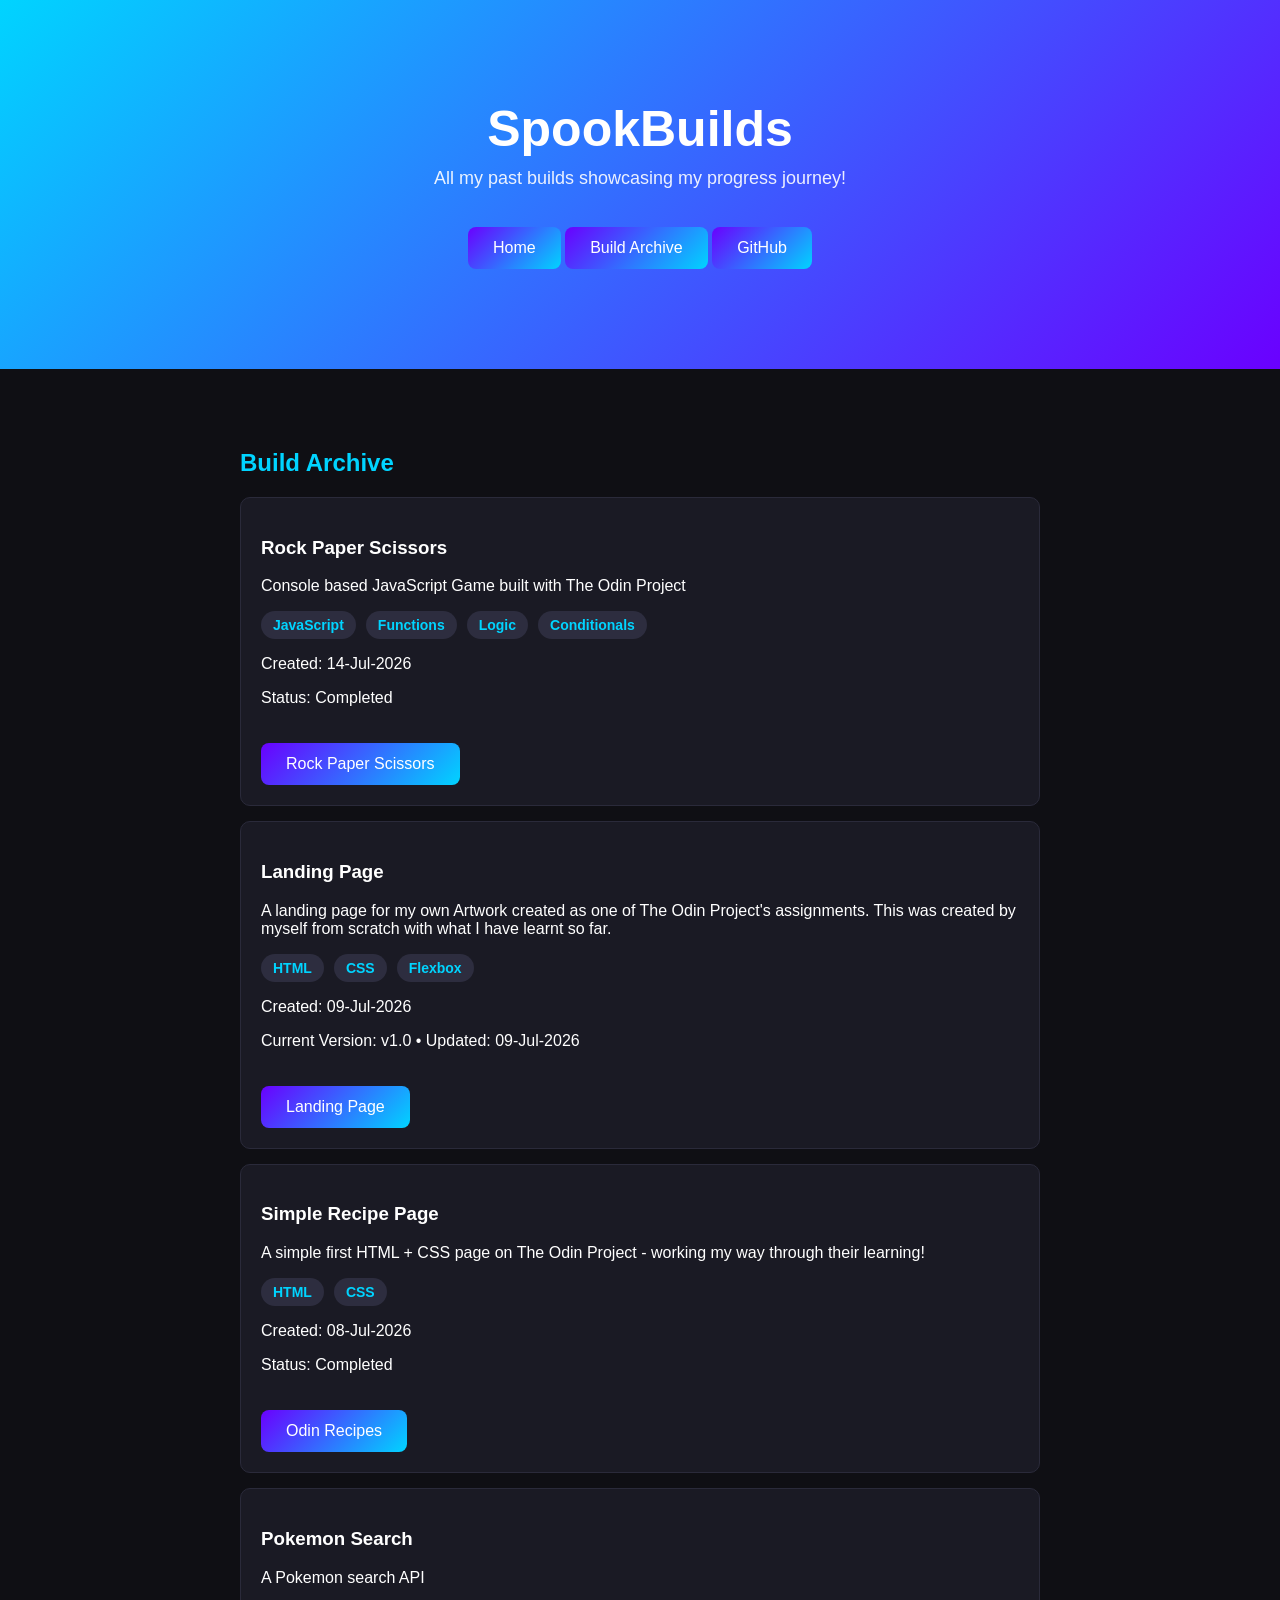
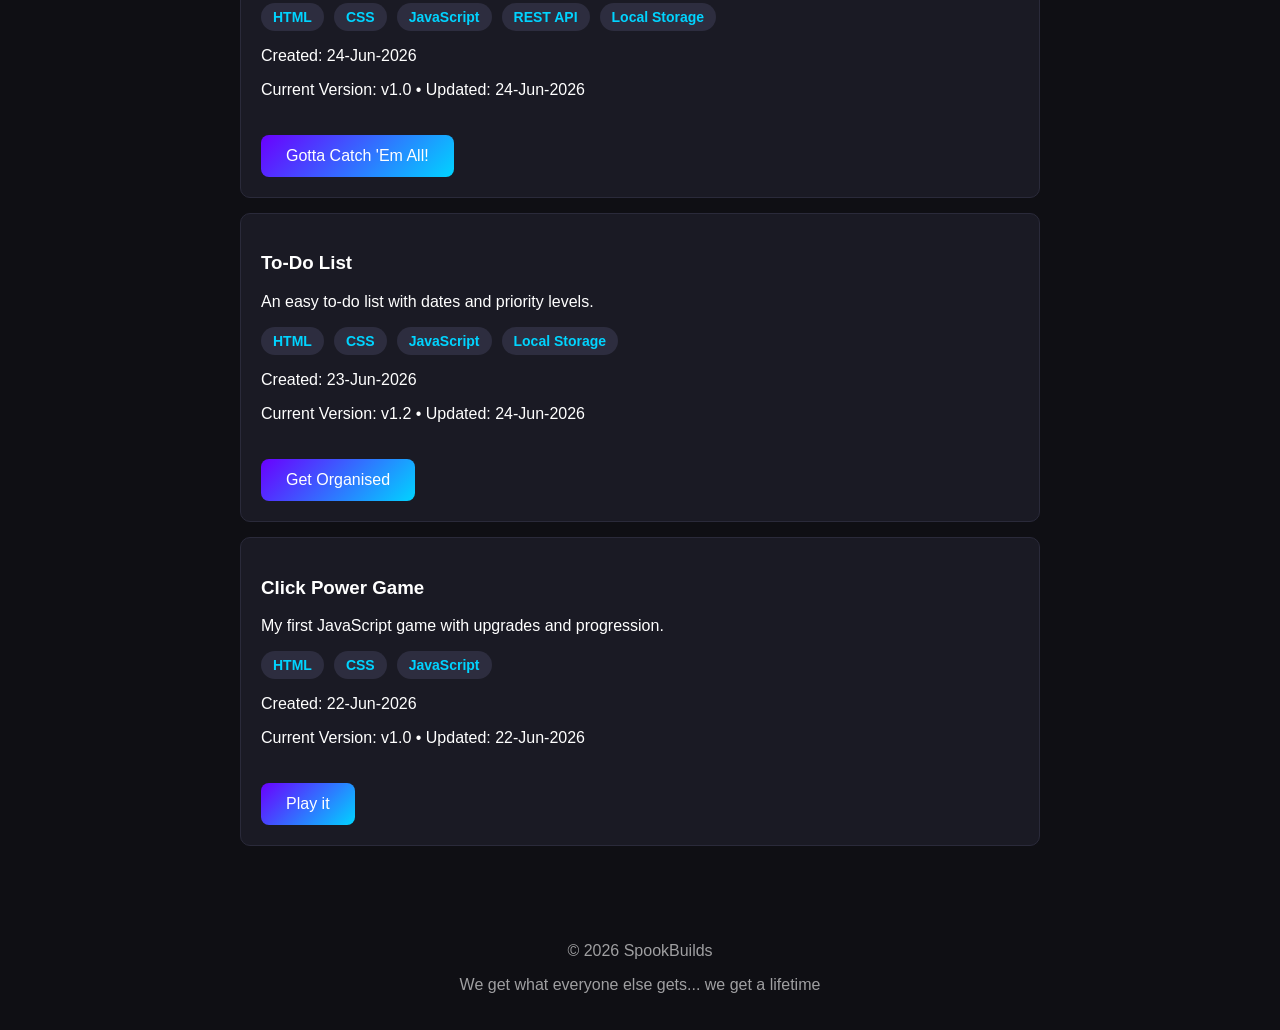
==== build-archive.html @ 365dfc52 "Tidied up code rows to 72 characters long" ====
<!DOCTYPE html>
<html lang="en">
<head>
    <meta charset="UTF-8">
    <meta name="viewport" content="width=device-width, 
    initial-scale=1.0">
    <title>Build Archive</title>
    <link rel="stylesheet" href="style.css">
</head>
<body>

    <header class="hero">
    <h1>SpookBuilds</h1>
    <p>All my past builds showcasing my progress journey!</p>
    <a href="./index.html" class="btn">Home</a>
    <a href="#build-archive" class="btn">Build Archive</a>
    <a href="https://github.com/spookbuilds" class="btn" target="_blank"
     rel="noopener noreferrer">GitHub</a>
  </header>
    
    <section id="build-archive" class="archive">
    <h2>Build Archive</h2>


        <div class="card">
  <h3>Rock Paper Scissors</h3>
  <p>Console based JavaScript Game built with The Odin Project</p>
     <div class="tech-stack">
        <span class="tech">JavaScript</span>
        <span class="tech">Functions</span>
        <span class="tech">Logic</span>
        <span class="tech">Conditionals</span>
      </div>
    <p>Created: 14-Jul-2026</p>
      <p>Status: Completed</p>
  <a href="https://spookbuilds.github.io/rock-paper-scissors/" 
  class="btn" target="_blank" rel="noopener noreferrer">
  Rock Paper Scissors</a>
</div>  

    <div class="card">
  <h3>Landing Page</h3>
  <p>A landing page for my own Artwork created as one of The Odin 
    Project's assignments. This was created by myself from scratch with 
    what I have learnt so far.</p>
     <div class="tech-stack">
        <span class="tech">HTML</span>
        <span class="tech">CSS</span>
        <span class="tech">Flexbox</span>
      </div>
    <p>Created: 09-Jul-2026</p>
      <p>Current Version: v1.0 • Updated: 09-Jul-2026</p>
  <a href="https://spookbuilds.github.io/landing-page/" class="btn" 
  target="_blank" rel="noopener noreferrer">Landing Page</a>
</div>    

    <div class="card">
  <h3>Simple Recipe Page</h3>
  <p>A simple first HTML + CSS page on The Odin Project - working my way 
    through their learning!</p>
     <div class="tech-stack">
        <span class="tech">HTML</span>
        <span class="tech">CSS</span>
        </div>
    <p>Created: 08-Jul-2026</p>
      <p>Status: Completed</p>
  <a href="https://spookbuilds.github.io/odin-recipes/" class="btn" 
  target="_blank" rel="noopener noreferrer">Odin Recipes</a>
</div>

    <div class="card">
  <h3>Pokemon Search</h3>
  <p>A Pokemon search API</p>
      <div class="tech-stack">
         <span class="tech">HTML</span>
          <span class="tech">CSS</span>
         <span class="tech">JavaScript</span>
          <span class="tech">REST API</span>
         <span class="tech">Local Storage</span>
        </div>
    <p>Created: 24-Jun-2026</p>
      <p>Current Version: v1.0 • Updated: 24-Jun-2026</p>
  <a href="https://spookbuilds.github.io/pokemon-pokedex/" class="btn"
   target="_blank" rel="noopener noreferrer">Gotta Catch 'Em All!</a>
</div>

    <div class="card">
  <h3>To-Do List</h3>
  <p>An easy to-do list with dates and priority levels.</p>
  <div class="tech-stack">
     <span class="tech">HTML</span>
     <span class="tech">CSS</span>
     <span class="tech">JavaScript</span>
      <span class="tech">Local Storage</span>
    </div>
    <p>Created: 23-Jun-2026</p>
      <p>Current Version: v1.2 • Updated: 24-Jun-2026</p>
  <a href="https://spookbuilds.github.io/todo-app/" class="btn" 
  target="_blank" rel="noopener noreferrer">Get Organised</a>
</div>

    <div class="card">
  <h3>Click Power Game</h3>
  <p>My first JavaScript game with upgrades and progression.</p>
     <div class="tech-stack">
      <span class="tech">HTML</span>
      <span class="tech">CSS</span>
     <span class="tech">JavaScript</span>
    </div>
    <p>Created: 22-Jun-2026</p>
      <p>Current Version: v1.0 • Updated: 22-Jun-2026</p>
  <a href="https://spookbuilds.github.io/click-game/" class="btn" 
  target="_blank" rel="noopener noreferrer">Play it</a>
</div>

  </section>

  <footer>
    <p>© 2026 SpookBuilds</p>
    <p>We get what everyone else gets... we get a lifetime</p>
  </footer>

</body>
</html>
---- style.css ----
body {
  margin: 0;
  font-family: Arial, sans-serif;
  background: #0f0f14;
  color: white;
}

/* HERO SECTION */
.hero {
  text-align: center;
  padding: 100px 20px;
  background: linear-gradient(135deg, #00d4ff, #6a00ff);
}

.hero h1 {
  font-size: 50px;
  margin: 0;
}

.hero p {
  font-size: 18px;
  margin-top: 10px;
  opacity: 0.9;
}

/* BUTTON */
.btn {
  display: inline-block;
  margin-top: 20px;
  padding: 12px 25px;
  background: linear-gradient(135deg, #6a00ff, #00d4ff);
  color: white;
  text-decoration: none;
  border-radius: 8px;
  transition: 0.3s;
}

.btn:hover {
  transform: scale(1.05);
}

/* SECTIONS */
.about, .projects, .archive {
  padding: 60px 20px;
  max-width: 800px;
  margin: auto;
}

h2 {
  color: #00d4ff;
}

/* PROJECT CARDS */
.card {
  background: #1a1a24;
  padding: 20px;
  margin-top: 15px;
  border-radius: 10px;
  border: 1px solid #2a2a3a;
}

/* FOOTER */
footer {
  text-align: center;
  padding: 20px;
  opacity: 0.6;
}

.tech-stack {
    display: flex;
    gap: 10px;
    flex-wrap: wrap;
    margin: 15px 0;
}

.tech {
    background-color: #2d2d3f;
    color: #00d4ff;
    padding: 6px 12px;
    border-radius: 50px;
    font-size: 14px;
    font-weight: bold;
}

.tech:hover {
    background-color: #00d4ff;
    color: black;
}
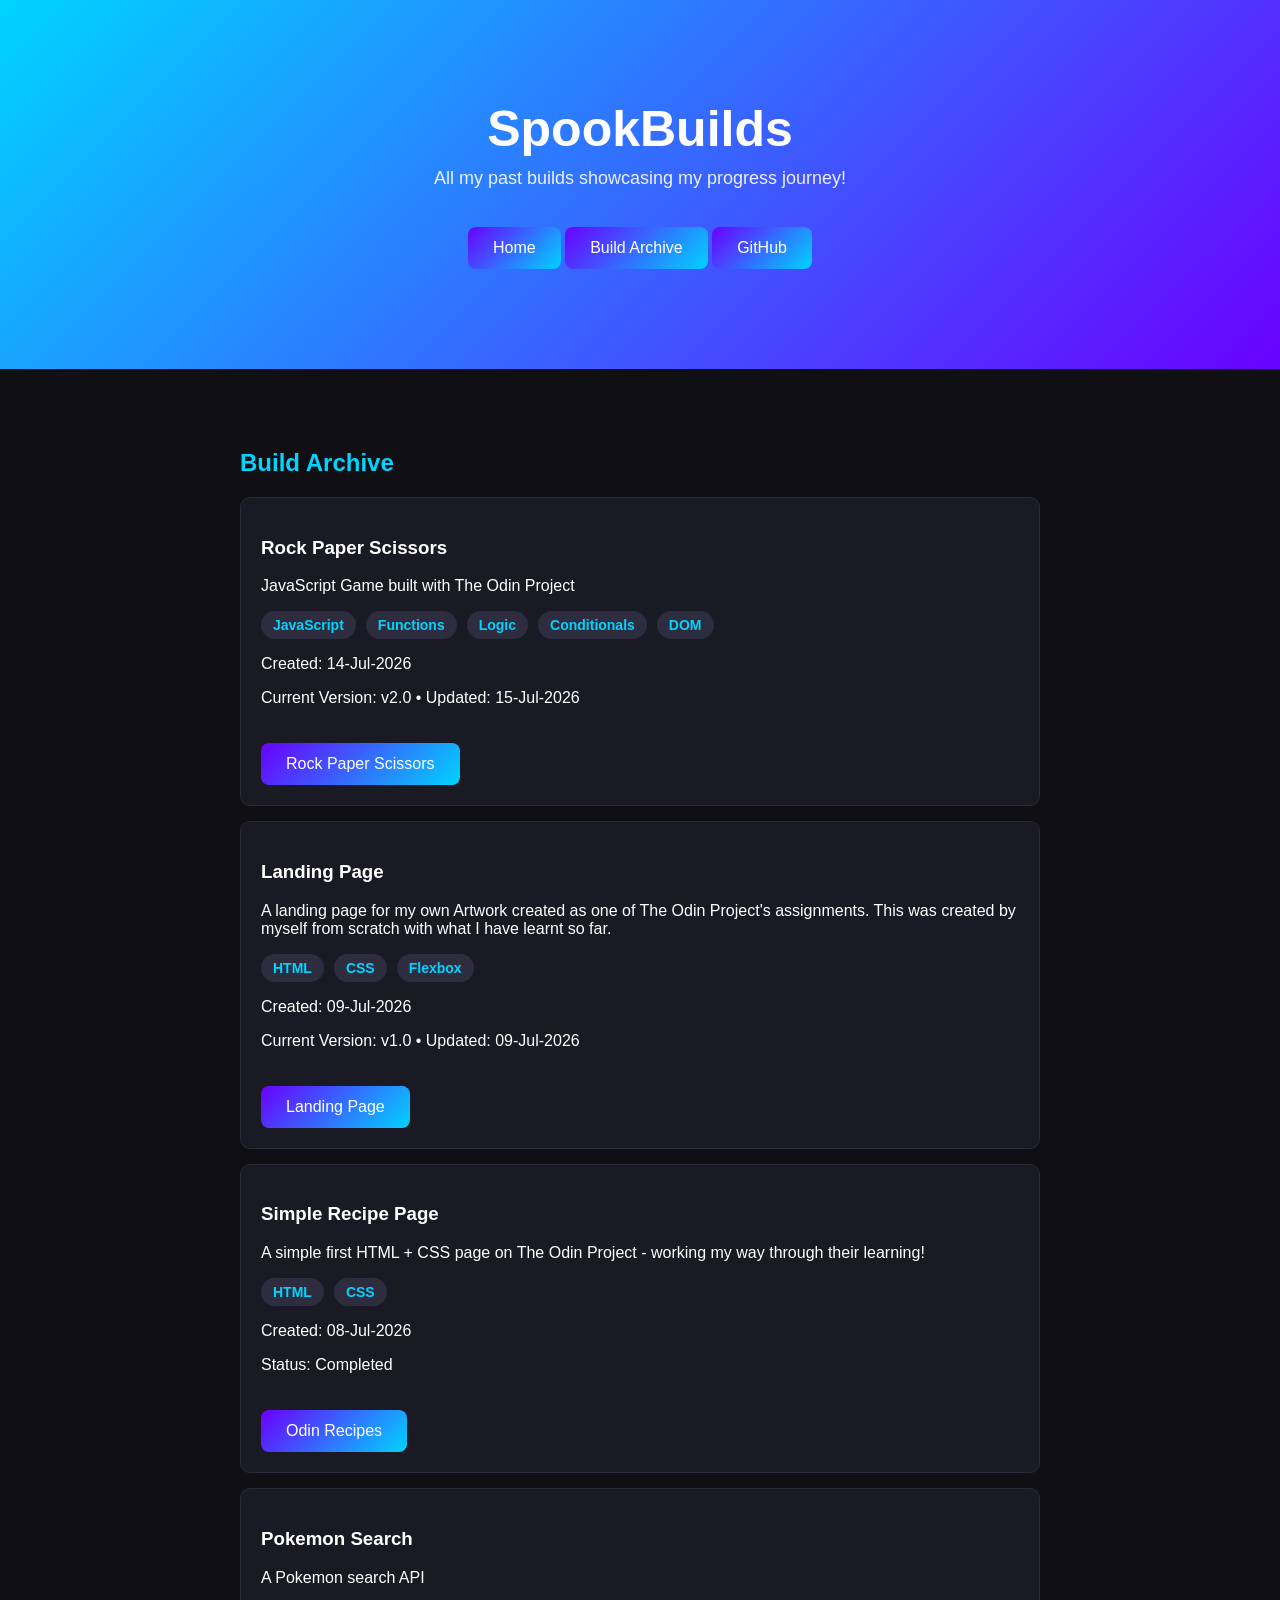
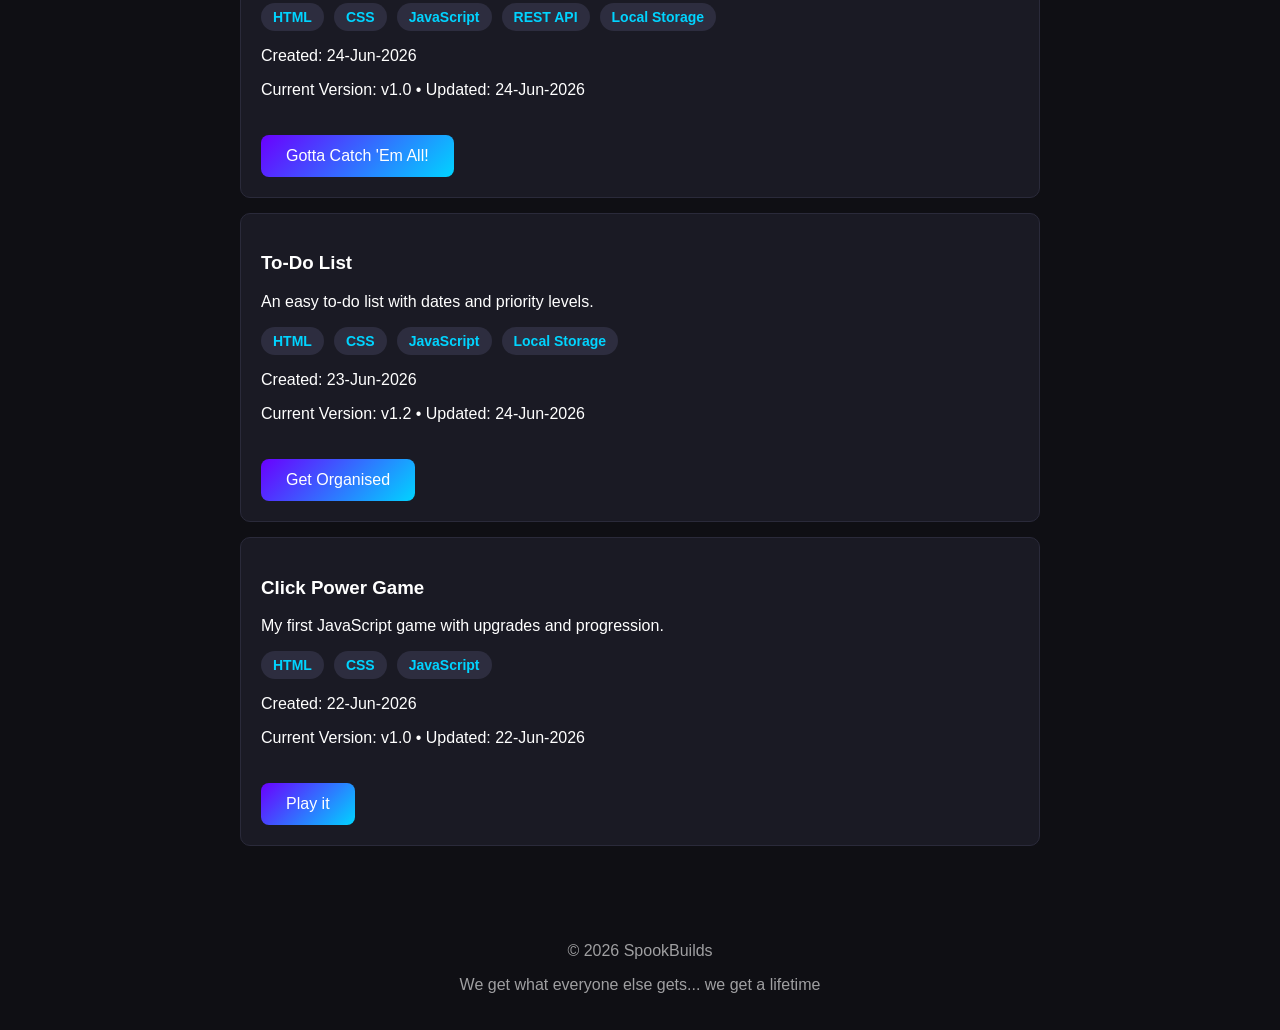
==== commit 573388d5: "Updated most recent rock apper scissors build it now includes a UI through JavaScript so updated the" ====
--- a/build-archive.html
+++ b/build-archive.html
@@ -19,20 +19,22 @@
   </header>
     
     <section id="build-archive" class="archive">
+      
     <h2>Build Archive</h2>
 
 
         <div class="card">
   <h3>Rock Paper Scissors</h3>
-  <p>Console based JavaScript Game built with The Odin Project</p>
+  <p>JavaScript Game built with The Odin Project</p>
      <div class="tech-stack">
         <span class="tech">JavaScript</span>
         <span class="tech">Functions</span>
         <span class="tech">Logic</span>
         <span class="tech">Conditionals</span>
+        <span class="tech">DOM</span>
       </div>
     <p>Created: 14-Jul-2026</p>
-      <p>Status: Completed</p>
+    <p>Current Version: v2.0 • Updated: 15-Jul-2026</p>
   <a href="https://spookbuilds.github.io/rock-paper-scissors/" 
   class="btn" target="_blank" rel="noopener noreferrer">
   Rock Paper Scissors</a>
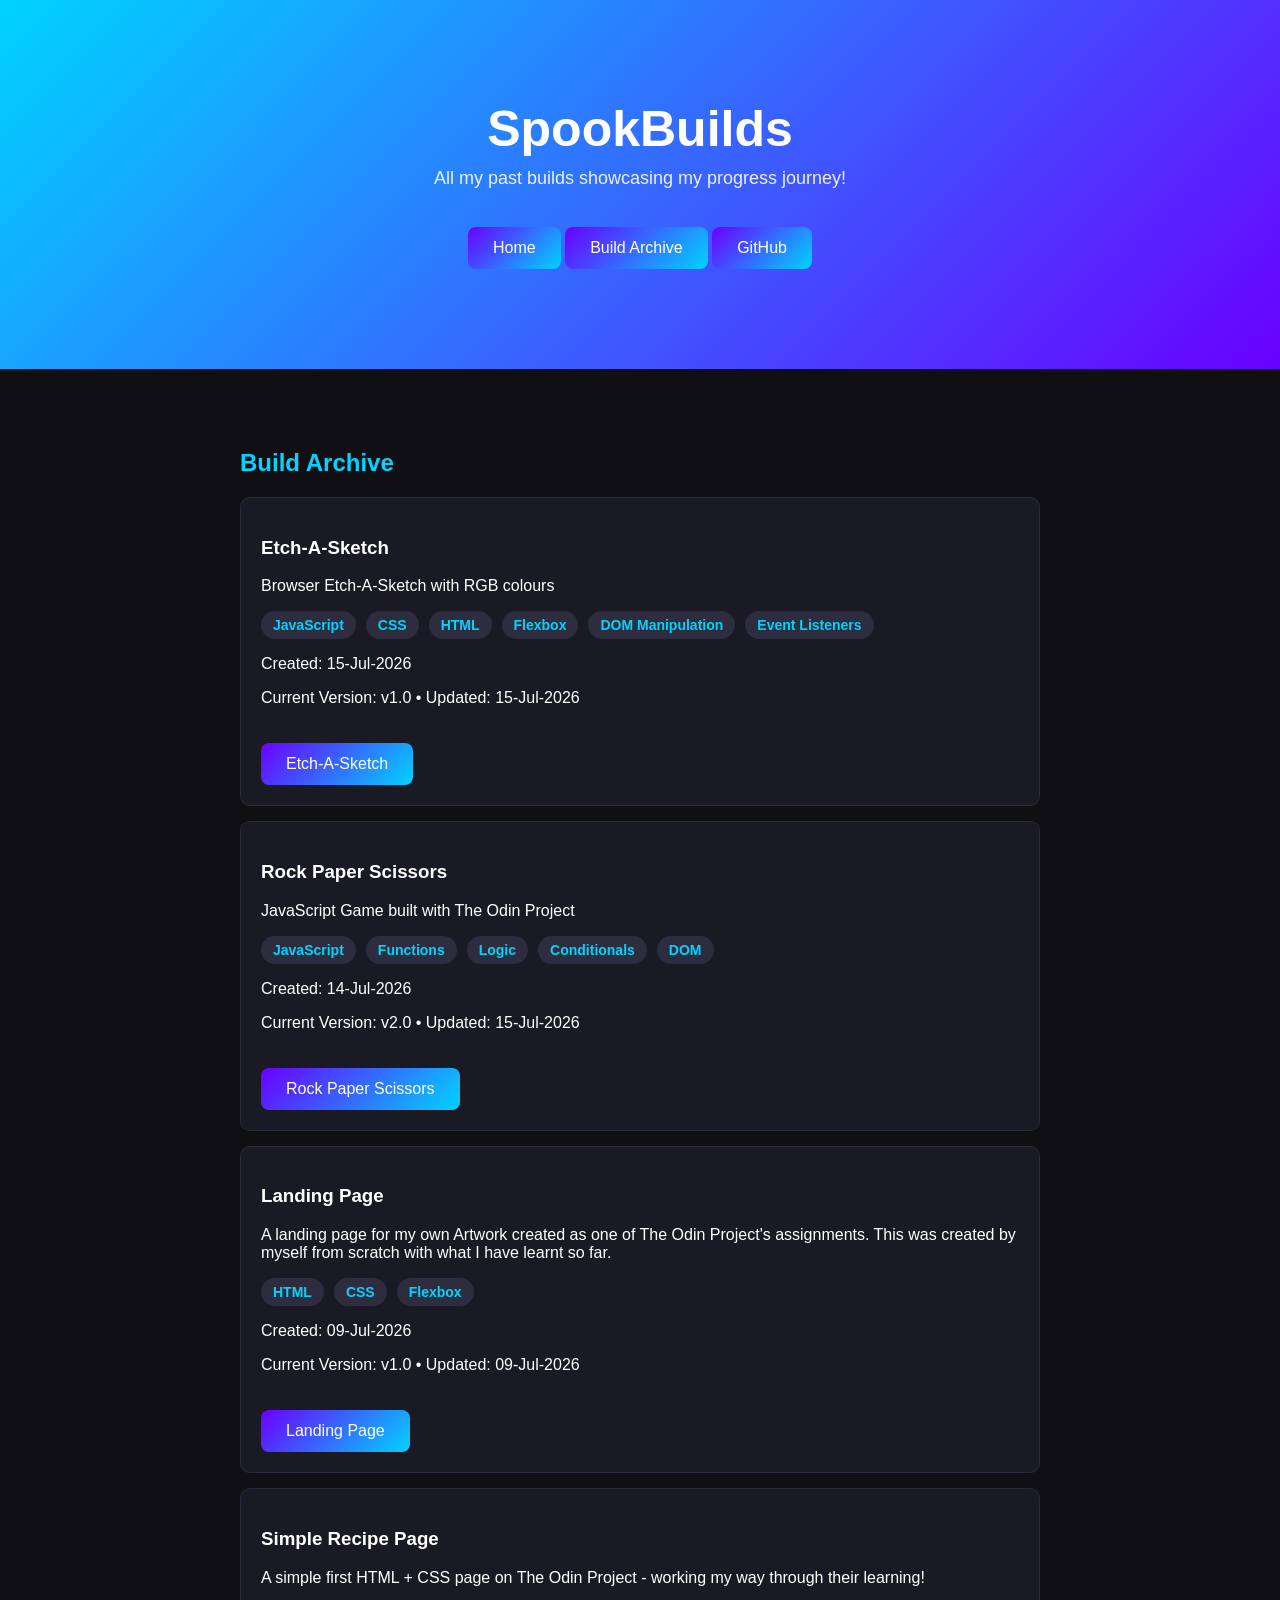
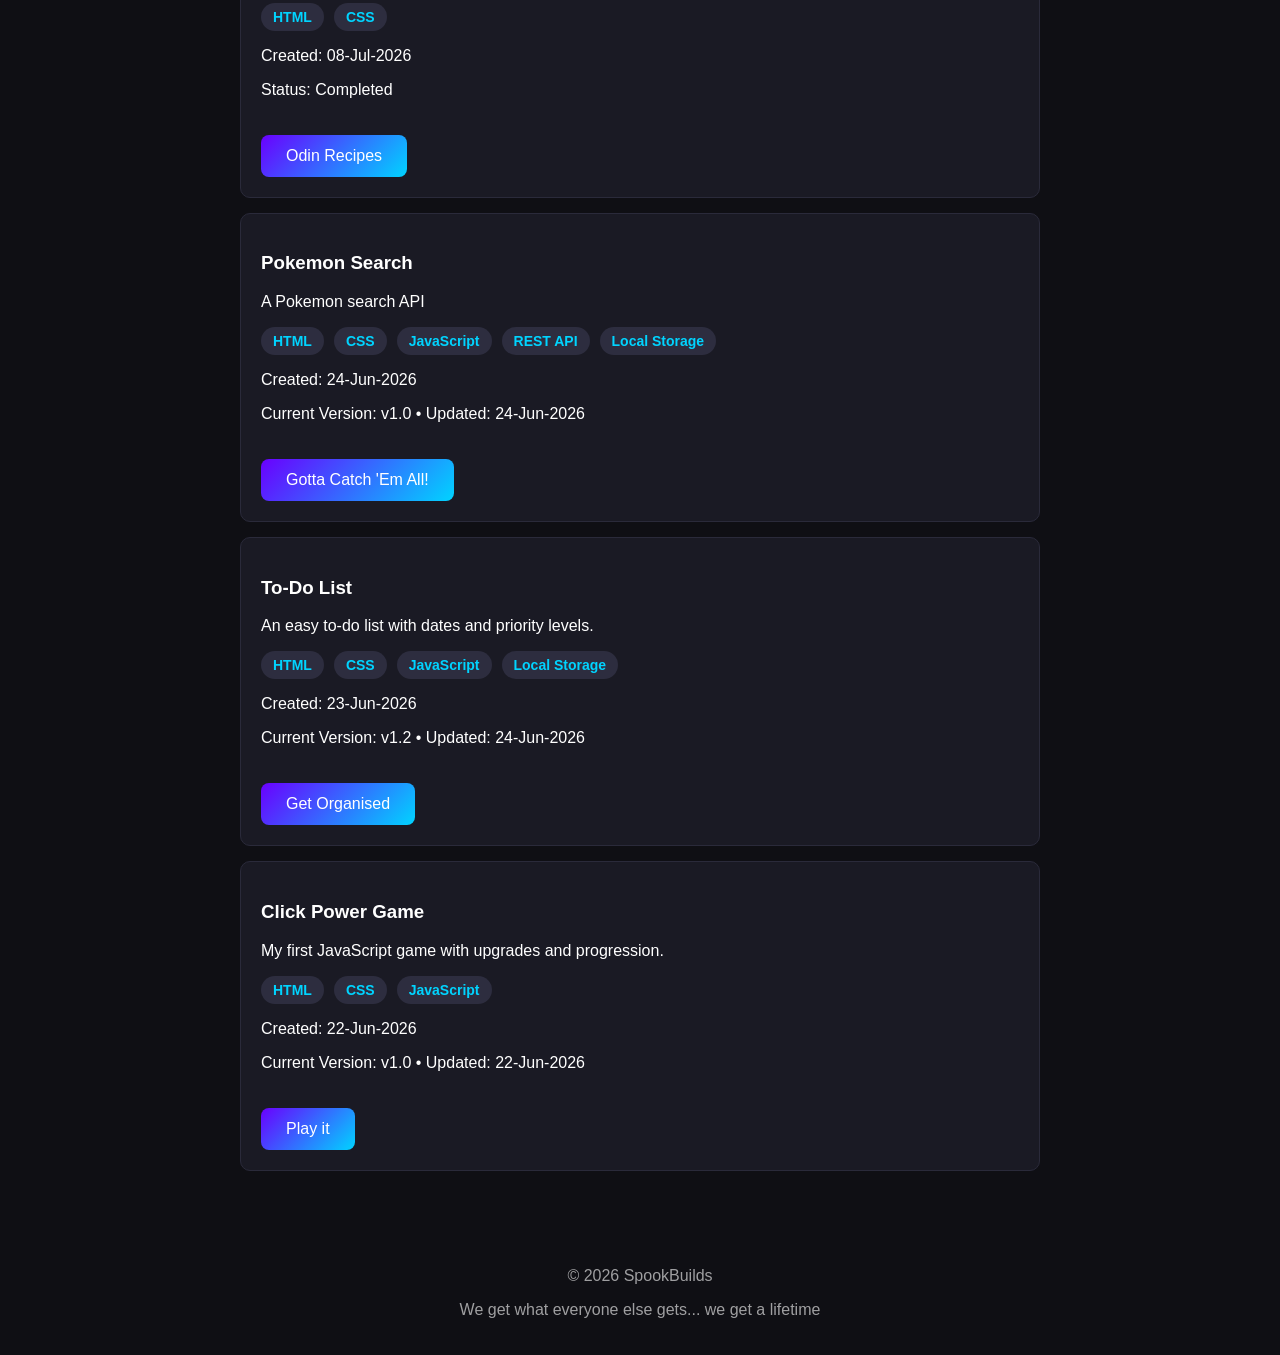
==== commit 3508f1e6: "Added etch a sketch card with badges" ====
--- a/build-archive.html
+++ b/build-archive.html
@@ -21,6 +21,24 @@
     <section id="build-archive" class="archive">
       
     <h2>Build Archive</h2>
+
+            <div class="card">
+  <h3>Etch-A-Sketch</h3>
+  <p>Browser Etch-A-Sketch with RGB colours</p>
+     <div class="tech-stack">
+        <span class="tech">JavaScript</span>
+        <span class="tech">CSS</span>
+        <span class="tech">HTML</span>
+        <span class="tech">Flexbox</span>
+        <span class="tech">DOM Manipulation</span>
+        <span class="tech">Event Listeners</span>
+      </div>
+    <p>Created: 15-Jul-2026</p>
+    <p>Current Version: v1.0 • Updated: 15-Jul-2026</p>
+  <a href="https://spookbuilds.github.io/etch-a-sketch/" 
+  class="btn" target="_blank" rel="noopener noreferrer">
+  Etch-A-Sketch</a>
+</div>  
 
 
         <div class="card">
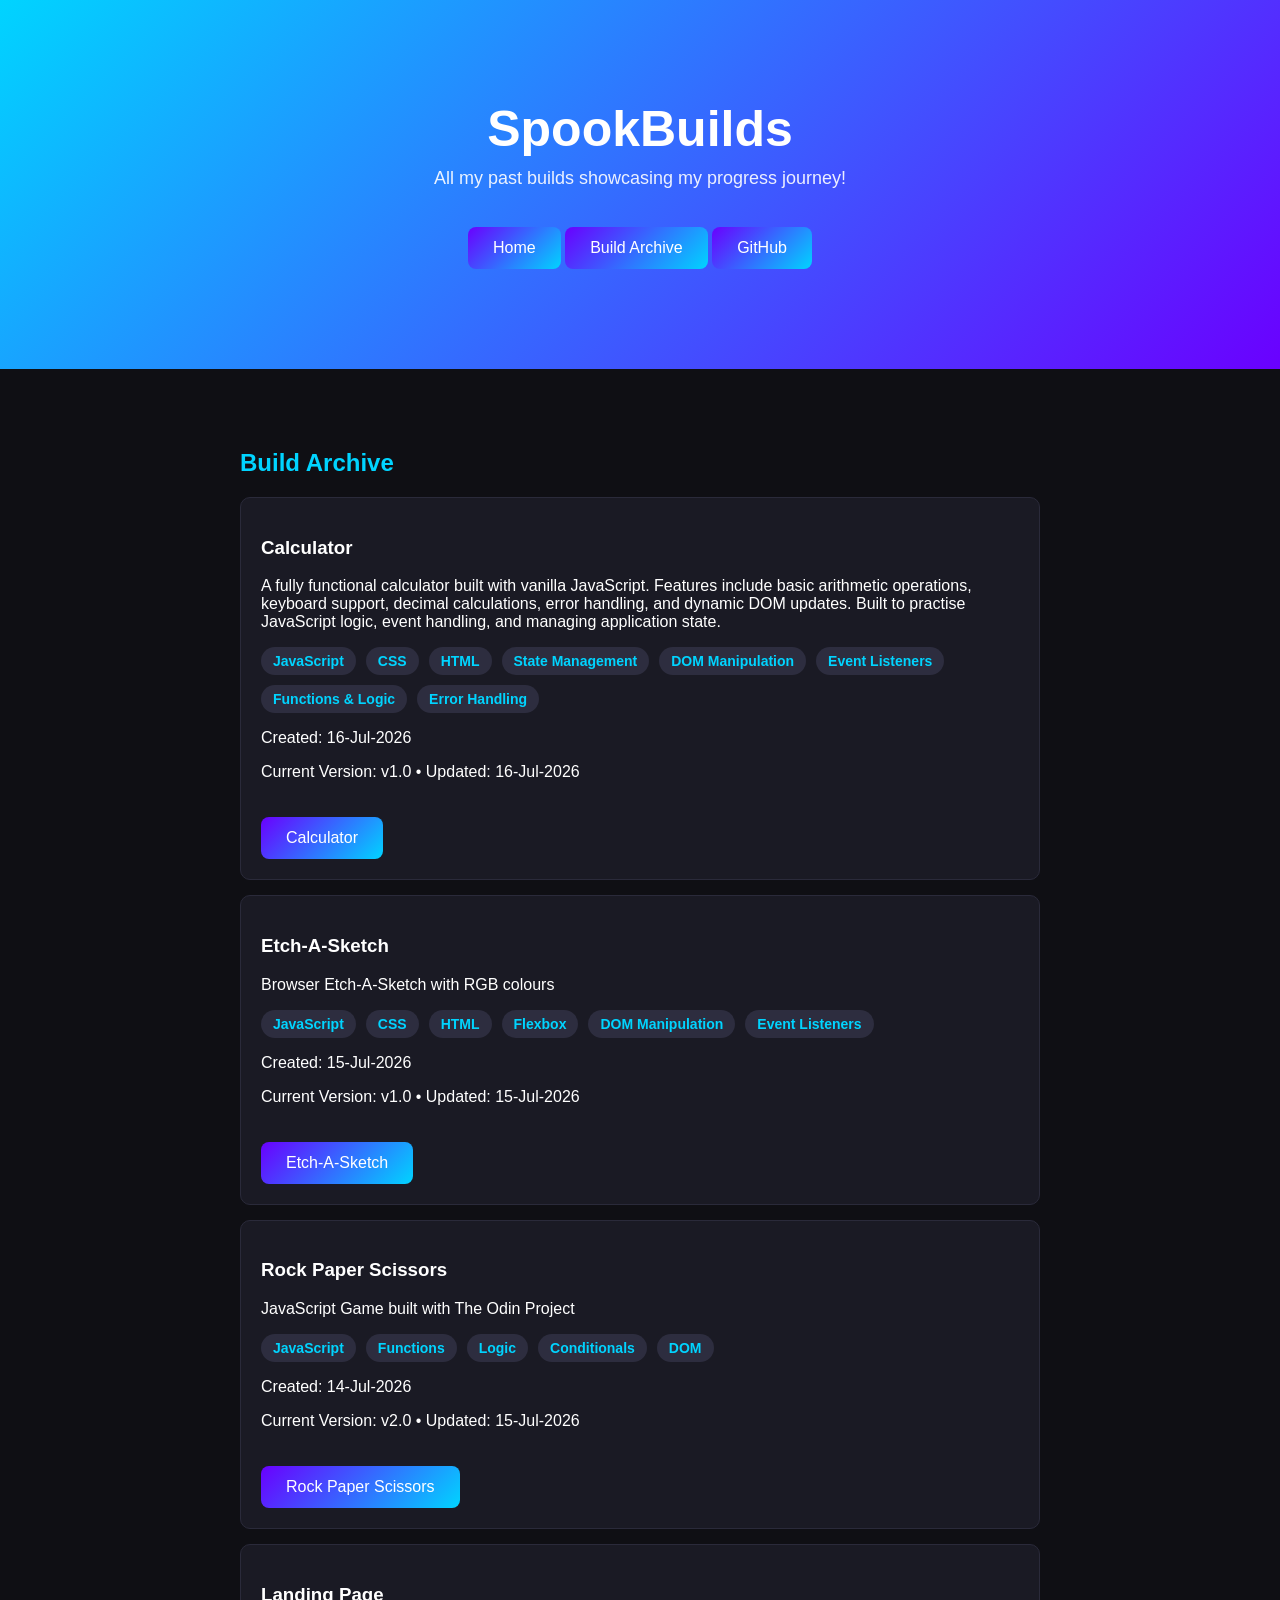
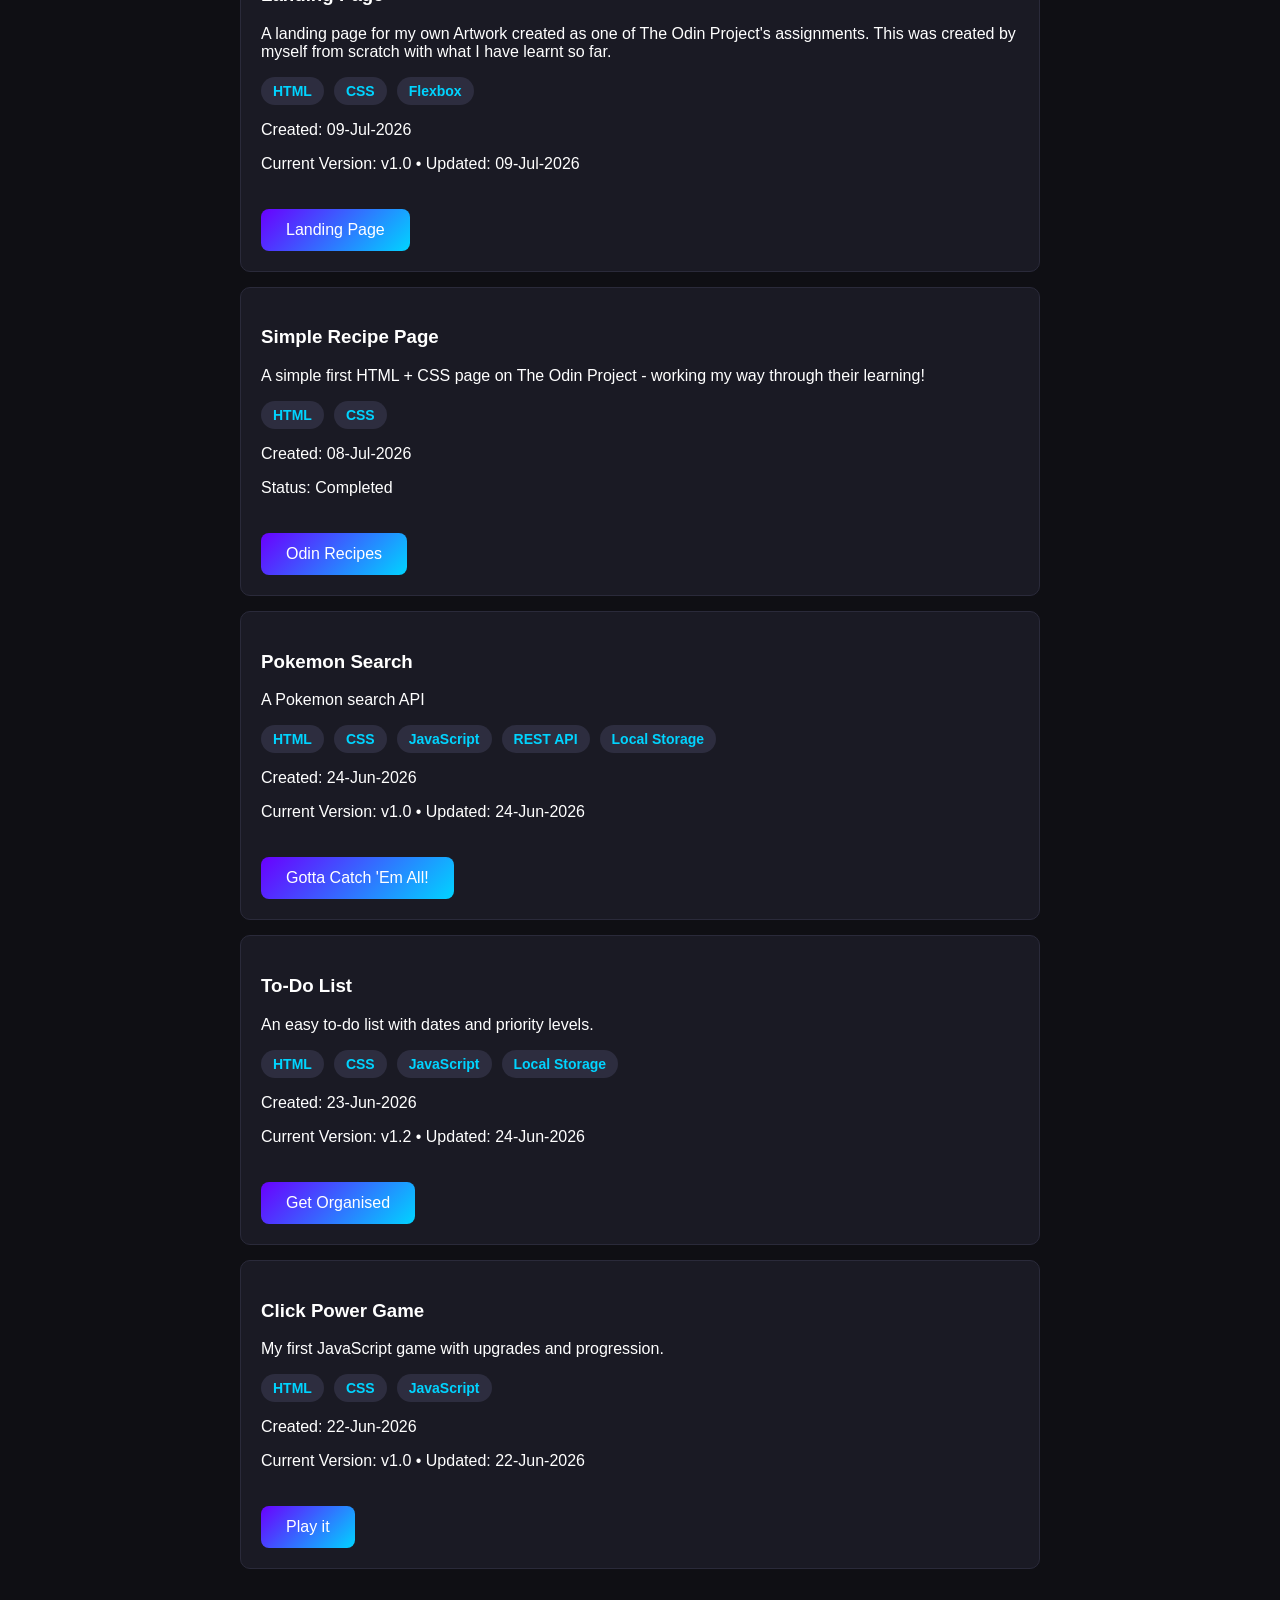
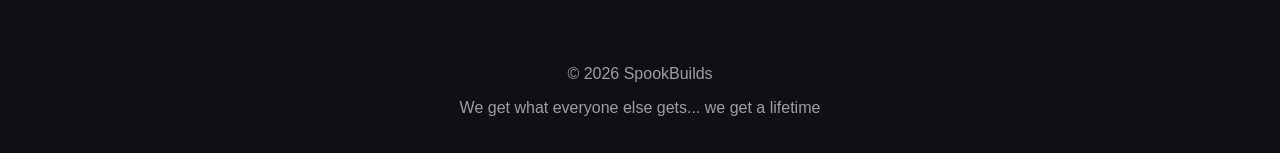
==== commit ccc58a72: "Added Calculator project cards" ====
--- a/build-archive.html
+++ b/build-archive.html
@@ -22,7 +22,30 @@
       
     <h2>Build Archive</h2>
 
-            <div class="card">
+    <div class="card">
+  <h3>Calculator</h3>
+  <p>A fully functional calculator built with vanilla JavaScript. 
+    Features include basic arithmetic operations, keyboard support, decimal 
+    calculations, error handling, and dynamic DOM updates. Built to practise 
+    JavaScript logic, event handling, and managing application state.</p>
+     <div class="tech-stack">
+        <span class="tech">JavaScript</span>
+        <span class="tech">CSS</span>
+        <span class="tech">HTML</span>
+        <span class="tech">State Management</span>
+        <span class="tech">DOM Manipulation</span>
+        <span class="tech">Event Listeners</span>
+        <span class="tech">Functions & Logic</span>
+        <span class="tech">Error Handling</span>
+      </div>
+    <p>Created: 16-Jul-2026</p>
+    <p>Current Version: v1.0 • Updated: 16-Jul-2026</p>
+  <a href="https://spookbuilds.github.io/calculator/" 
+  class="btn" target="_blank" rel="noopener noreferrer">
+  Calculator</a>
+</div>  
+
+    <div class="card">
   <h3>Etch-A-Sketch</h3>
   <p>Browser Etch-A-Sketch with RGB colours</p>
      <div class="tech-stack">
@@ -41,7 +64,7 @@
 </div>  
 
 
-        <div class="card">
+    <div class="card">
   <h3>Rock Paper Scissors</h3>
   <p>JavaScript Game built with The Odin Project</p>
      <div class="tech-stack">
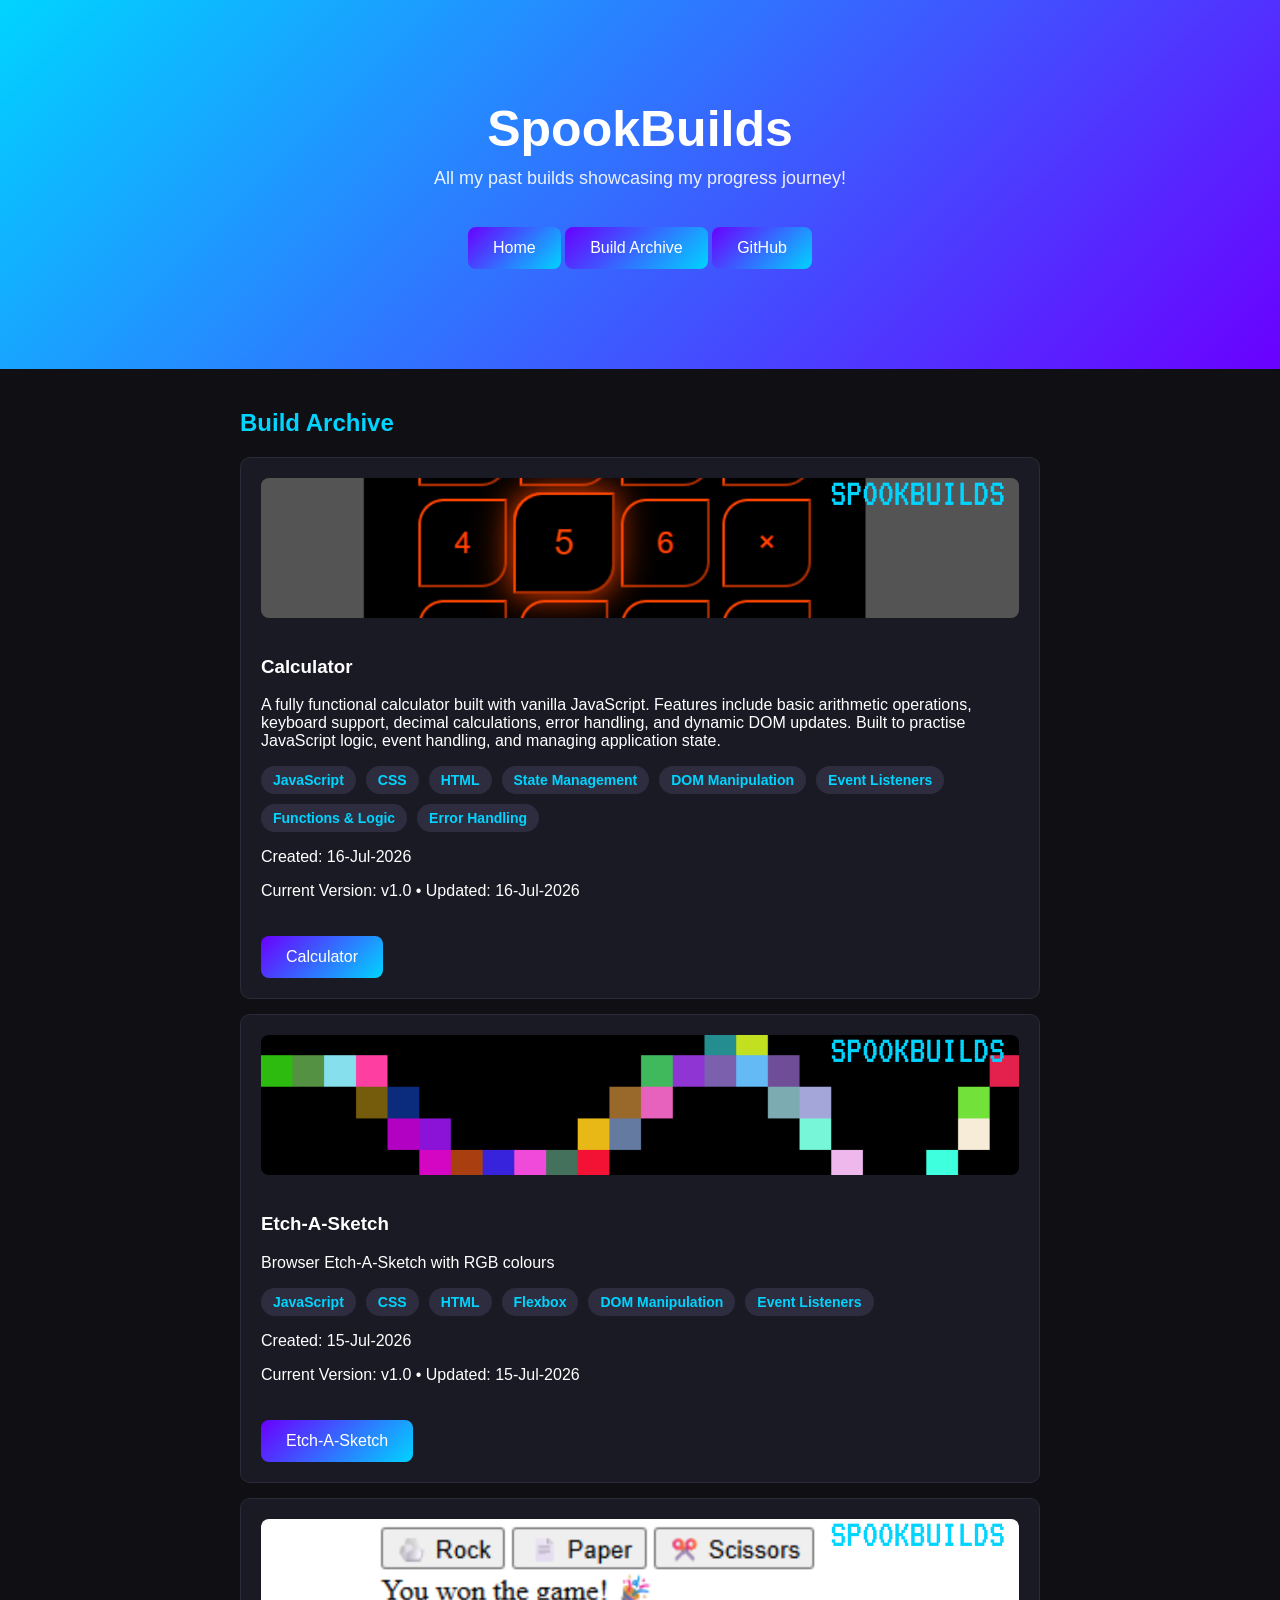
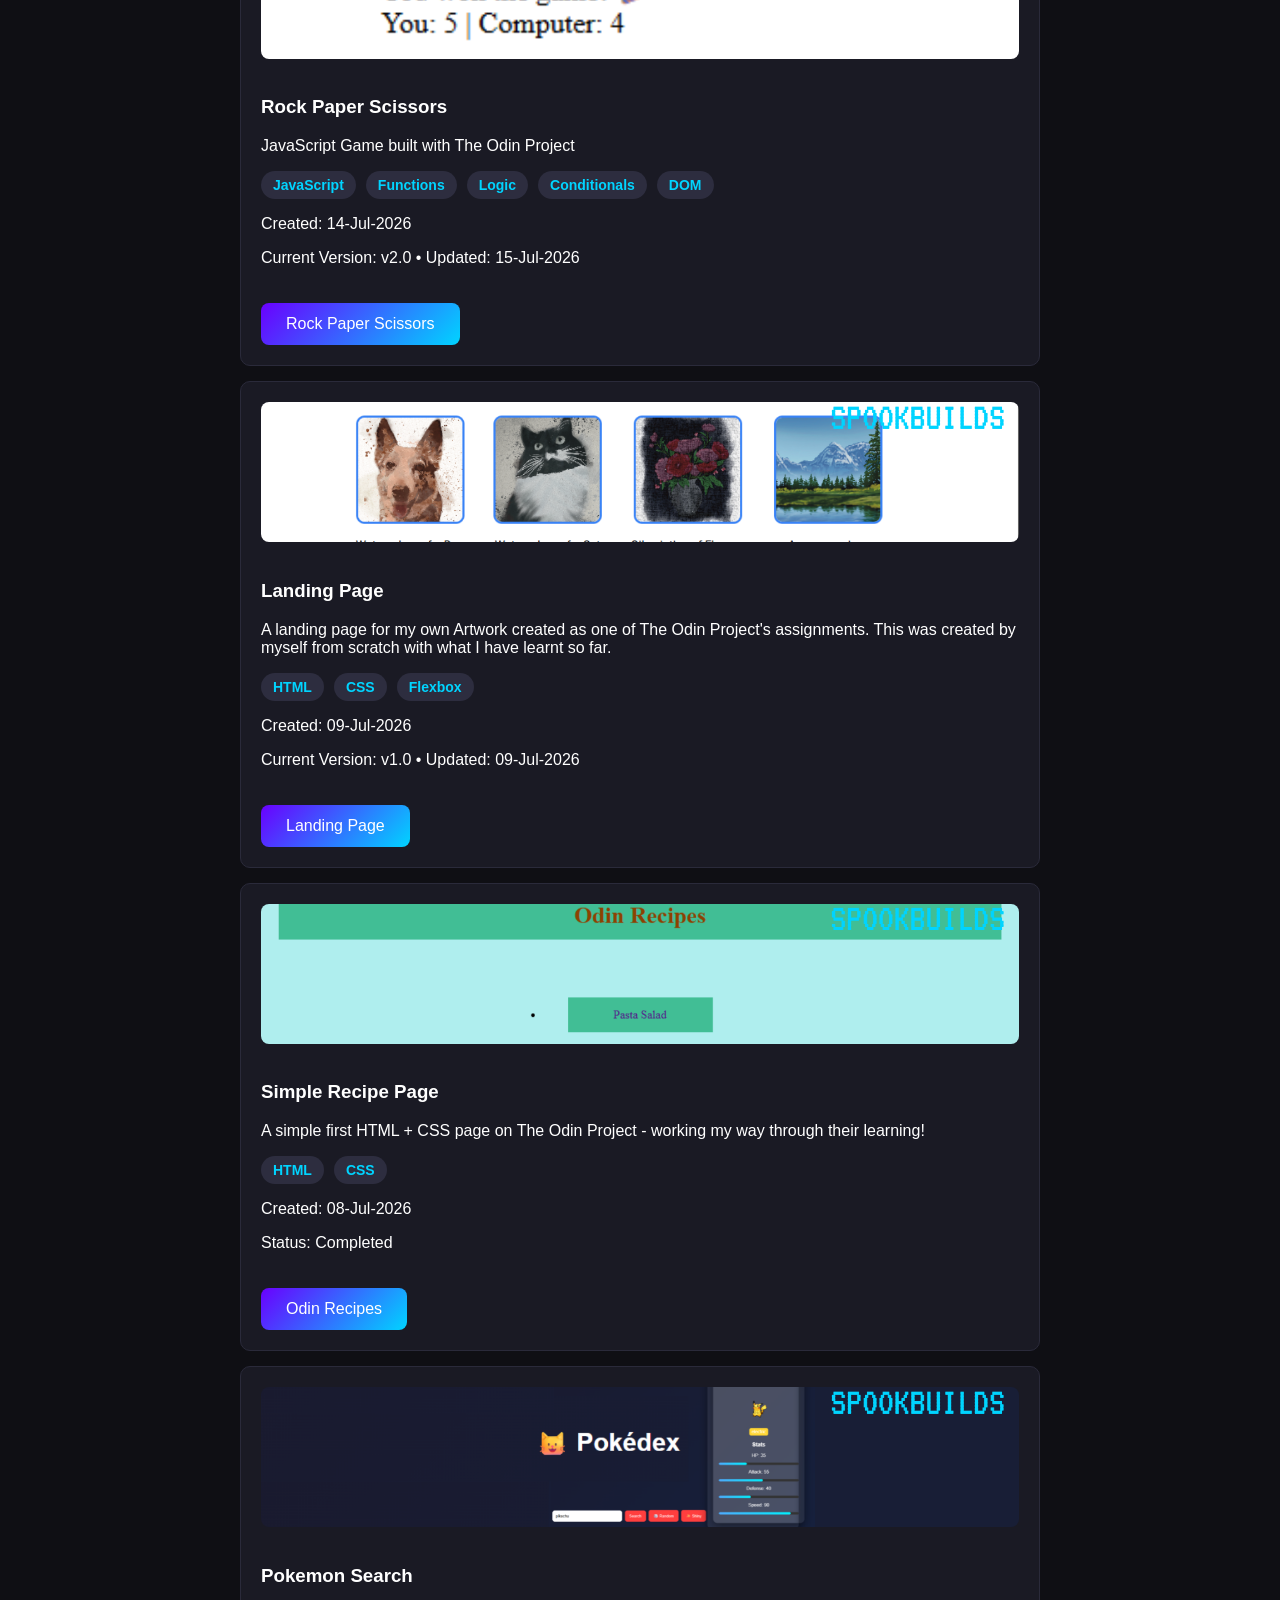
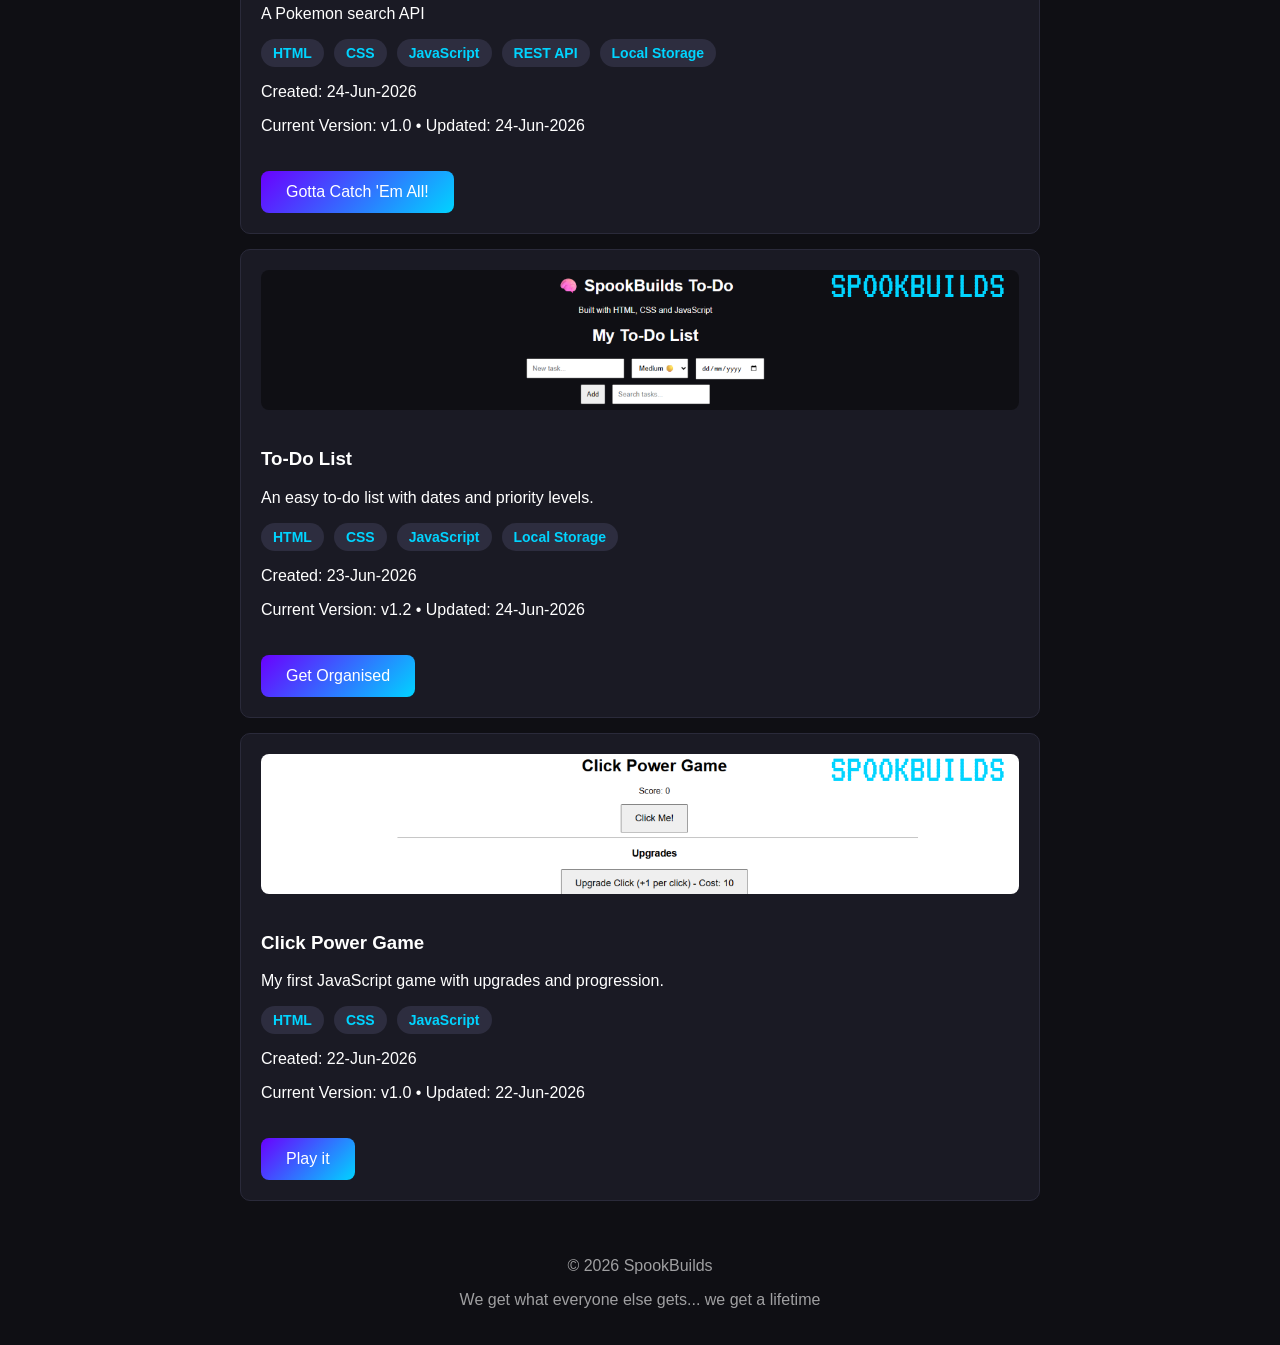
==== commit 241a3c05: "Added images to cards / updated about me I have added iamges to all cards to show each of the pages " ====
--- a/build-archive.html
+++ b/build-archive.html
@@ -23,8 +23,9 @@
     <h2>Build Archive</h2>
 
     <div class="card">
-  <h3>Calculator</h3>
-  <p>A fully functional calculator built with vanilla JavaScript. 
+    <img src="./images/calculator.png" class="project-image">
+    <h3>Calculator</h3>
+   <p>A fully functional calculator built with vanilla JavaScript. 
     Features include basic arithmetic operations, keyboard support, decimal 
     calculations, error handling, and dynamic DOM updates. Built to practise 
     JavaScript logic, event handling, and managing application state.</p>
@@ -46,8 +47,9 @@
 </div>  
 
     <div class="card">
-  <h3>Etch-A-Sketch</h3>
-  <p>Browser Etch-A-Sketch with RGB colours</p>
+    <img src="./images/etch-a-sketch.png" class="project-image">
+    <h3>Etch-A-Sketch</h3>
+     <p>Browser Etch-A-Sketch with RGB colours</p>
      <div class="tech-stack">
         <span class="tech">JavaScript</span>
         <span class="tech">CSS</span>
@@ -65,8 +67,9 @@
 
 
     <div class="card">
-  <h3>Rock Paper Scissors</h3>
-  <p>JavaScript Game built with The Odin Project</p>
+    <img src="./images/rock-paper-scissors.png" class="project-image">
+    <h3>Rock Paper Scissors</h3>
+    <p>JavaScript Game built with The Odin Project</p>
      <div class="tech-stack">
         <span class="tech">JavaScript</span>
         <span class="tech">Functions</span>
@@ -82,8 +85,9 @@
 </div>  
 
     <div class="card">
-  <h3>Landing Page</h3>
-  <p>A landing page for my own Artwork created as one of The Odin 
+    <img src="./images/landing-page.png" class="project-image">
+    <h3>Landing Page</h3>
+    <p>A landing page for my own Artwork created as one of The Odin 
     Project's assignments. This was created by myself from scratch with 
     what I have learnt so far.</p>
      <div class="tech-stack">
@@ -98,8 +102,9 @@
 </div>    
 
     <div class="card">
-  <h3>Simple Recipe Page</h3>
-  <p>A simple first HTML + CSS page on The Odin Project - working my way 
+    <img src="./images/recipes.png" class="project-image">
+    <h3>Simple Recipe Page</h3>
+    <p>A simple first HTML + CSS page on The Odin Project - working my way 
     through their learning!</p>
      <div class="tech-stack">
         <span class="tech">HTML</span>
@@ -112,8 +117,9 @@
 </div>
 
     <div class="card">
-  <h3>Pokemon Search</h3>
-  <p>A Pokemon search API</p>
+    <img src="./images/pokemon-tracker.png" class="project-image">
+    <h3>Pokemon Search</h3>
+    <p>A Pokemon search API</p>
       <div class="tech-stack">
          <span class="tech">HTML</span>
           <span class="tech">CSS</span>
@@ -128,13 +134,14 @@
 </div>
 
     <div class="card">
-  <h3>To-Do List</h3>
-  <p>An easy to-do list with dates and priority levels.</p>
-  <div class="tech-stack">
-     <span class="tech">HTML</span>
-     <span class="tech">CSS</span>
-     <span class="tech">JavaScript</span>
-      <span class="tech">Local Storage</span>
+    <img src="./images/todo-list.png" class="project-image">
+    <h3>To-Do List</h3>
+    <p>An easy to-do list with dates and priority levels.</p>
+      <div class="tech-stack">
+        <span class="tech">HTML</span>
+        <span class="tech">CSS</span>
+        <span class="tech">JavaScript</span>
+        <span class="tech">Local Storage</span>
     </div>
     <p>Created: 23-Jun-2026</p>
       <p>Current Version: v1.2 • Updated: 24-Jun-2026</p>
@@ -143,12 +150,13 @@
 </div>
 
     <div class="card">
-  <h3>Click Power Game</h3>
-  <p>My first JavaScript game with upgrades and progression.</p>
+    <img src="./images/click-game.png" class="project-image">
+    <h3>Click Power Game</h3>
+    <p>My first JavaScript game with upgrades and progression.</p>
      <div class="tech-stack">
       <span class="tech">HTML</span>
       <span class="tech">CSS</span>
-     <span class="tech">JavaScript</span>
+      <span class="tech">JavaScript</span>
     </div>
     <p>Created: 22-Jun-2026</p>
       <p>Current Version: v1.0 • Updated: 22-Jun-2026</p>
--- a/style.css
+++ b/style.css
@@ -41,7 +41,7 @@
 
 /* SECTIONS */
 .about, .projects, .archive {
-  padding: 60px 20px;
+  padding: 20px 20px;
   max-width: 800px;
   margin: auto;
 }
@@ -57,6 +57,20 @@
   margin-top: 15px;
   border-radius: 10px;
   border: 1px solid #2a2a3a;
+  overflow: hidden;
+}
+
+.project-image {
+    width: 100%;
+    height: 140px;
+    object-fit: cover;
+    border-radius: 8px;
+    margin-bottom: 15px;
+    transition: transform 0.3s ease;
+}
+
+.card:hover .project-image {
+    transform: scale(1.05);
 }
 
 /* FOOTER */
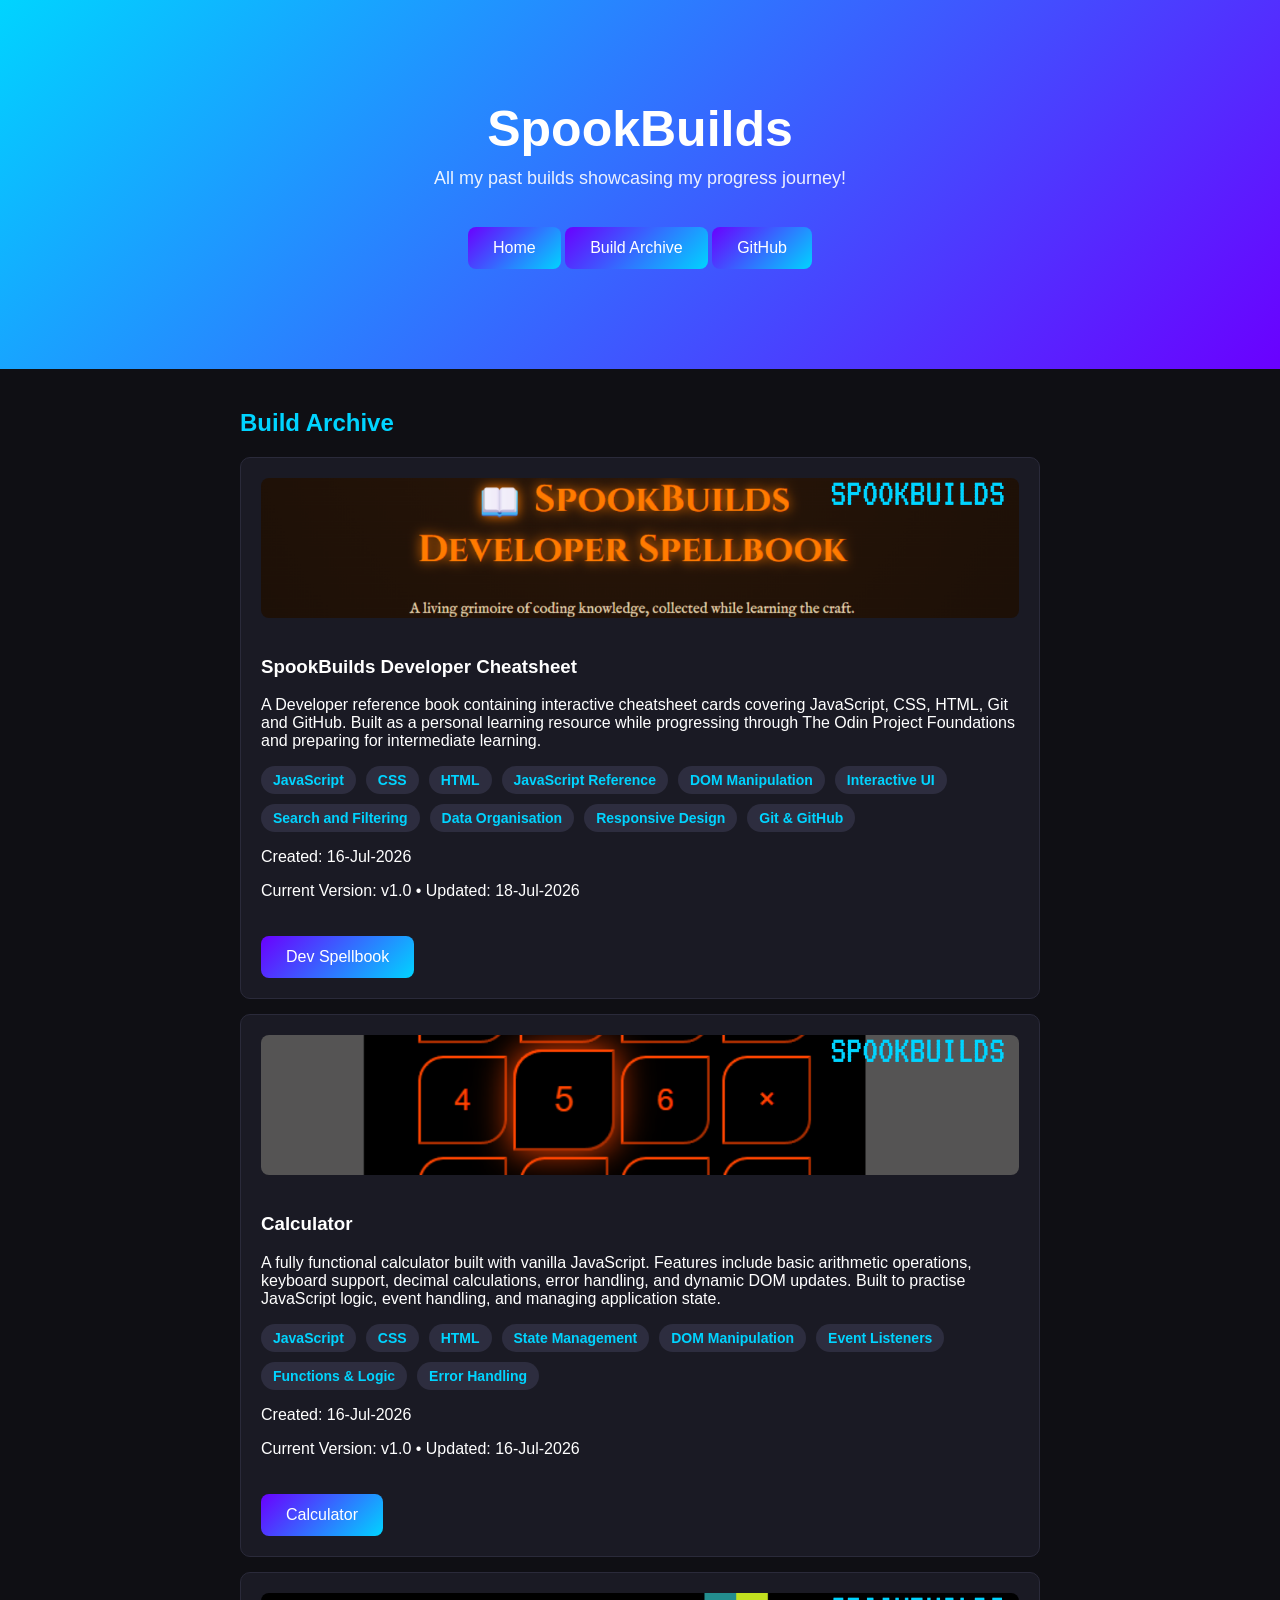
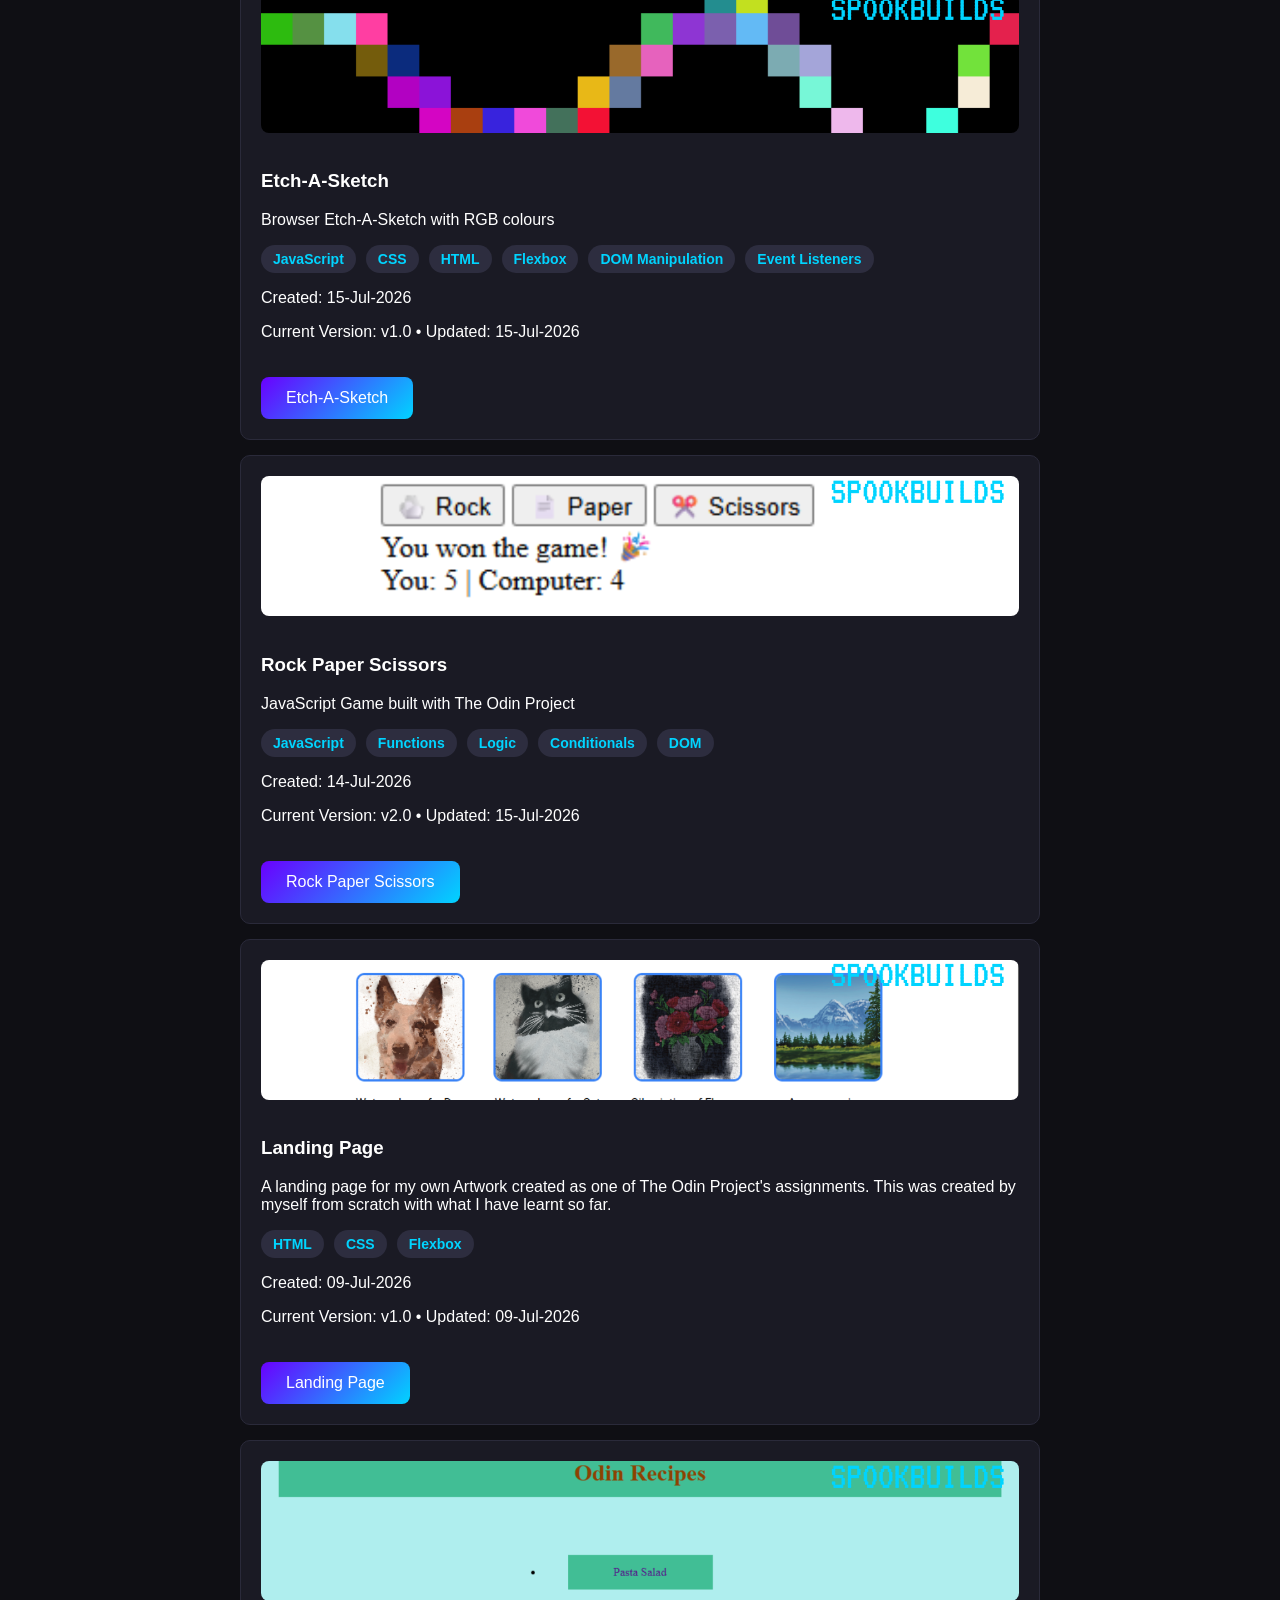
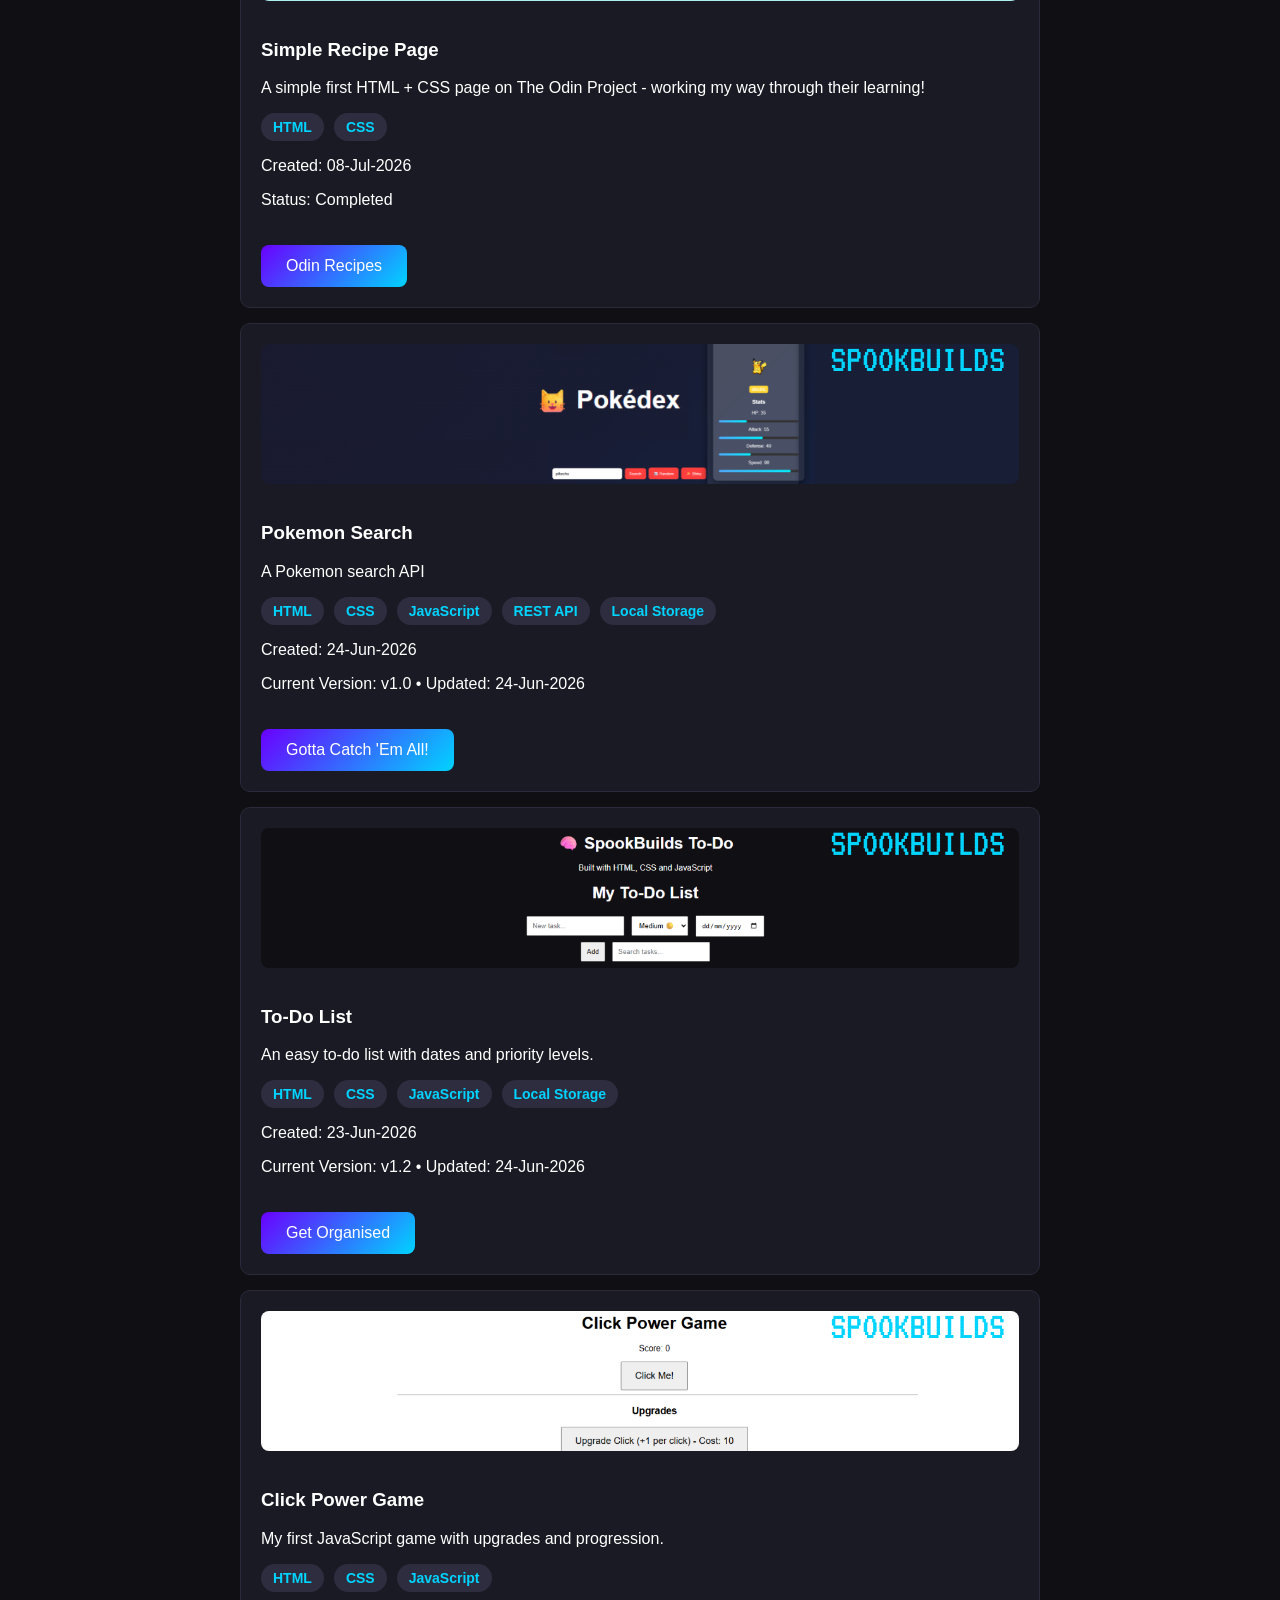
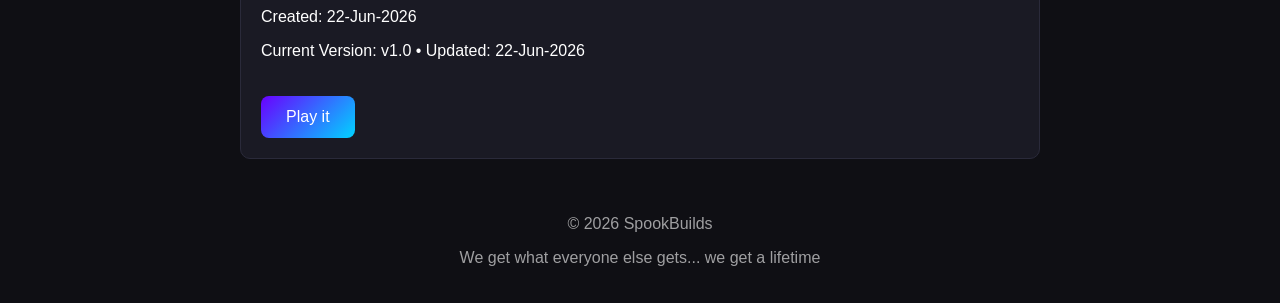
==== commit 22e99c01: "Added my dev handbook to cards" ====
--- a/build-archive.html
+++ b/build-archive.html
@@ -21,6 +21,32 @@
     <section id="build-archive" class="archive">
       
     <h2>Build Archive</h2>
+
+    <div class="card">
+    <img src="./images/dev-book.png" class="project-image">
+    <h3>SpookBuilds Developer Cheatsheet</h3>
+    <p>A Developer reference book containing interactive cheatsheet 
+    cards covering JavaScript, CSS, HTML, Git and GitHub. Built as a 
+    personal learning resource while progressing through The Odin Project 
+    Foundations and preparing for intermediate learning.</p>
+     <div class="tech-stack">
+        <span class="tech">JavaScript</span>
+        <span class="tech">CSS</span>
+        <span class="tech">HTML</span>
+        <span class="tech">JavaScript Reference</span>
+        <span class="tech">DOM Manipulation</span>
+        <span class="tech">Interactive UI</span>
+        <span class="tech">Search and Filtering</span>
+        <span class="tech">Data Organisation</span>
+        <span class="tech">Responsive Design</span>
+        <span class="tech">Git & GitHub</span>
+      </div>
+    <p>Created: 16-Jul-2026</p>
+    <p>Current Version: v1.0 • Updated: 18-Jul-2026</p>
+  <a href="https://spookbuilds.github.io/spookbuilds-cheatsheet/" 
+  class="btn" target="_blank" rel="noopener noreferrer">
+  Dev Spellbook</a>
+</div>
 
     <div class="card">
     <img src="./images/calculator.png" class="project-image">
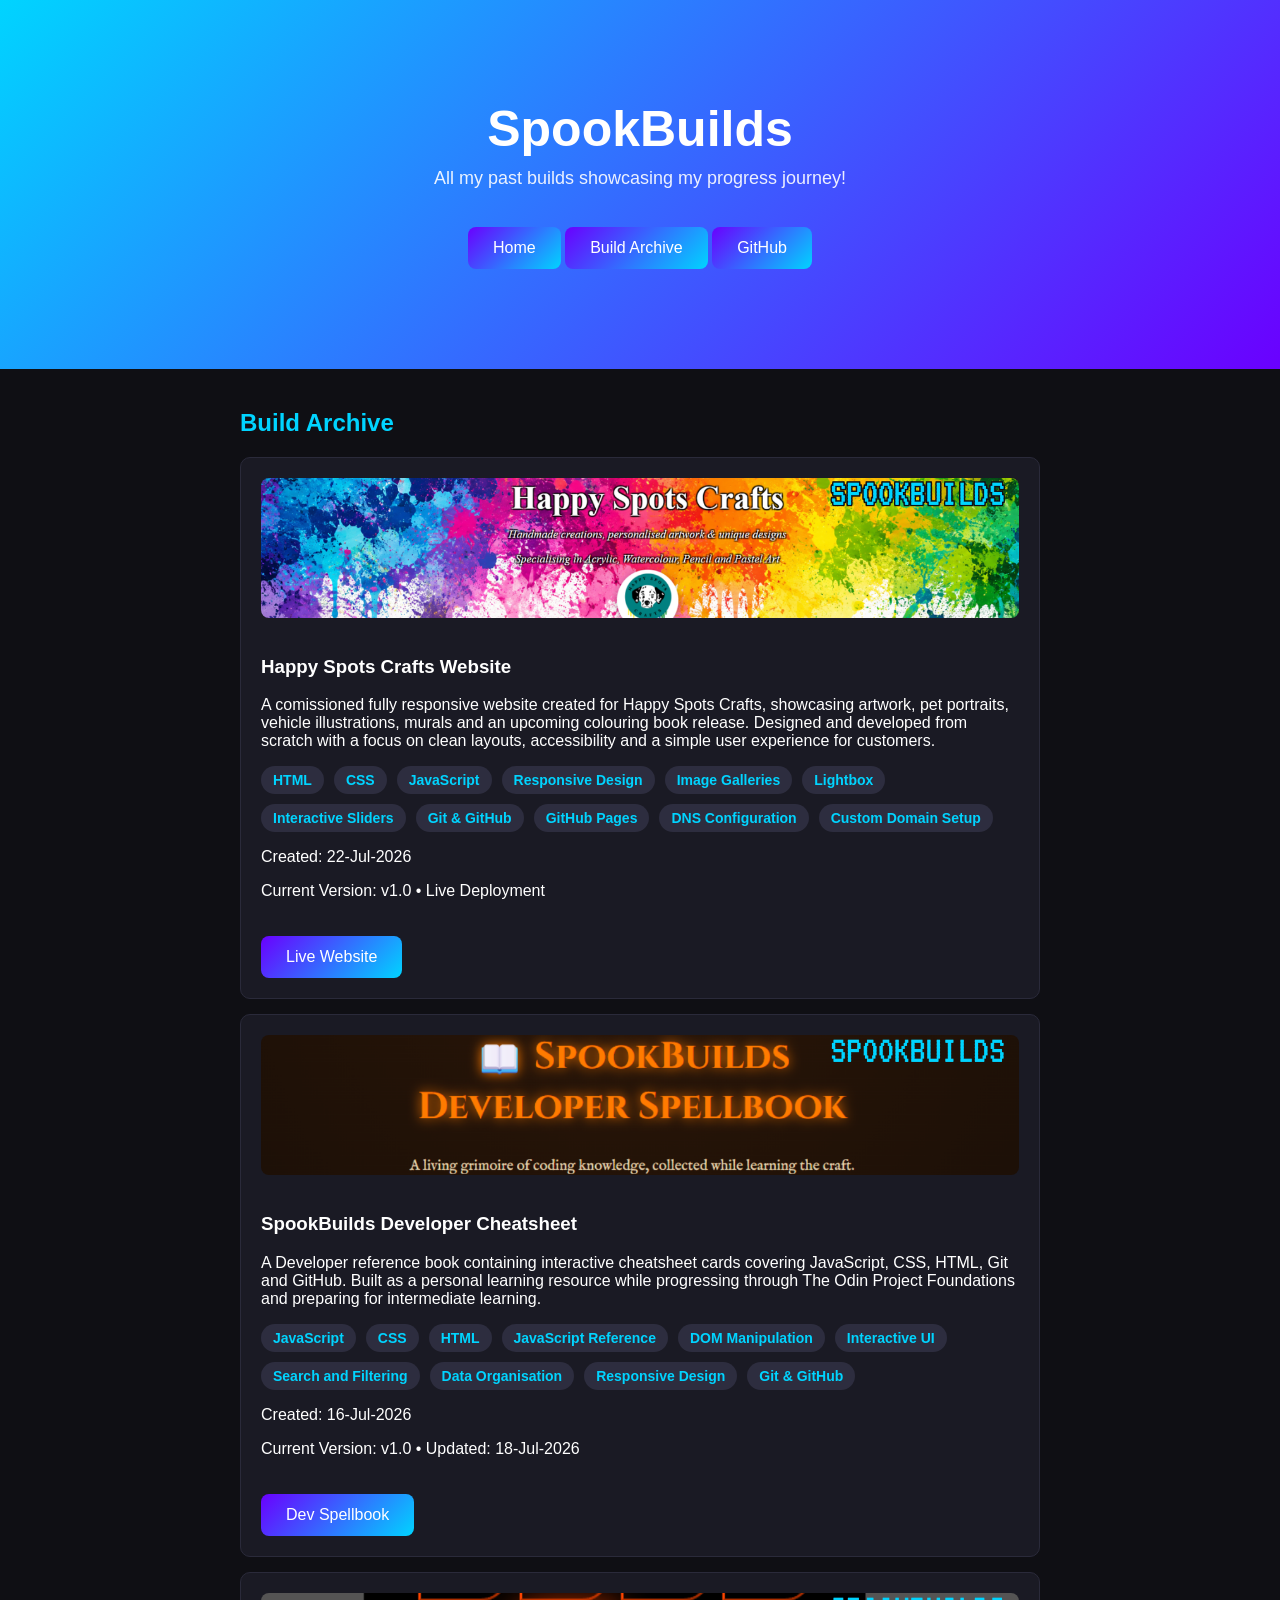
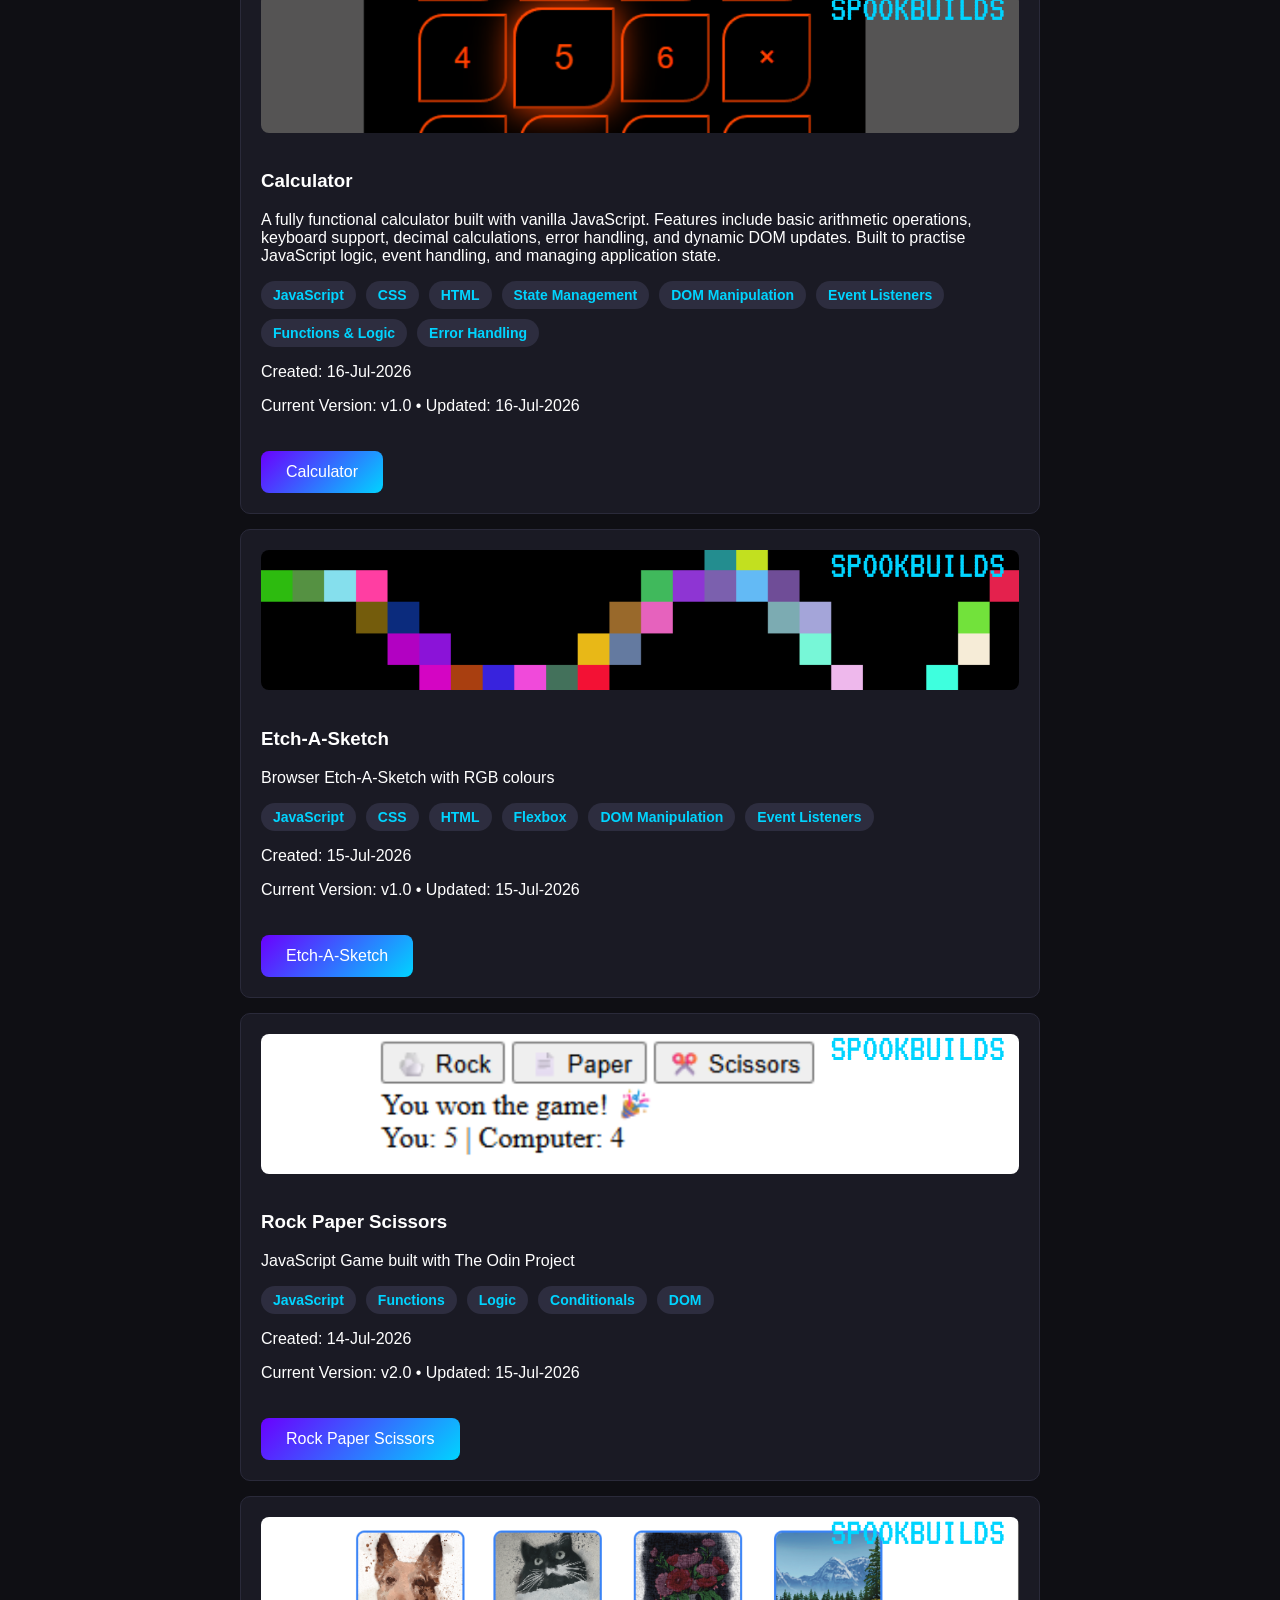
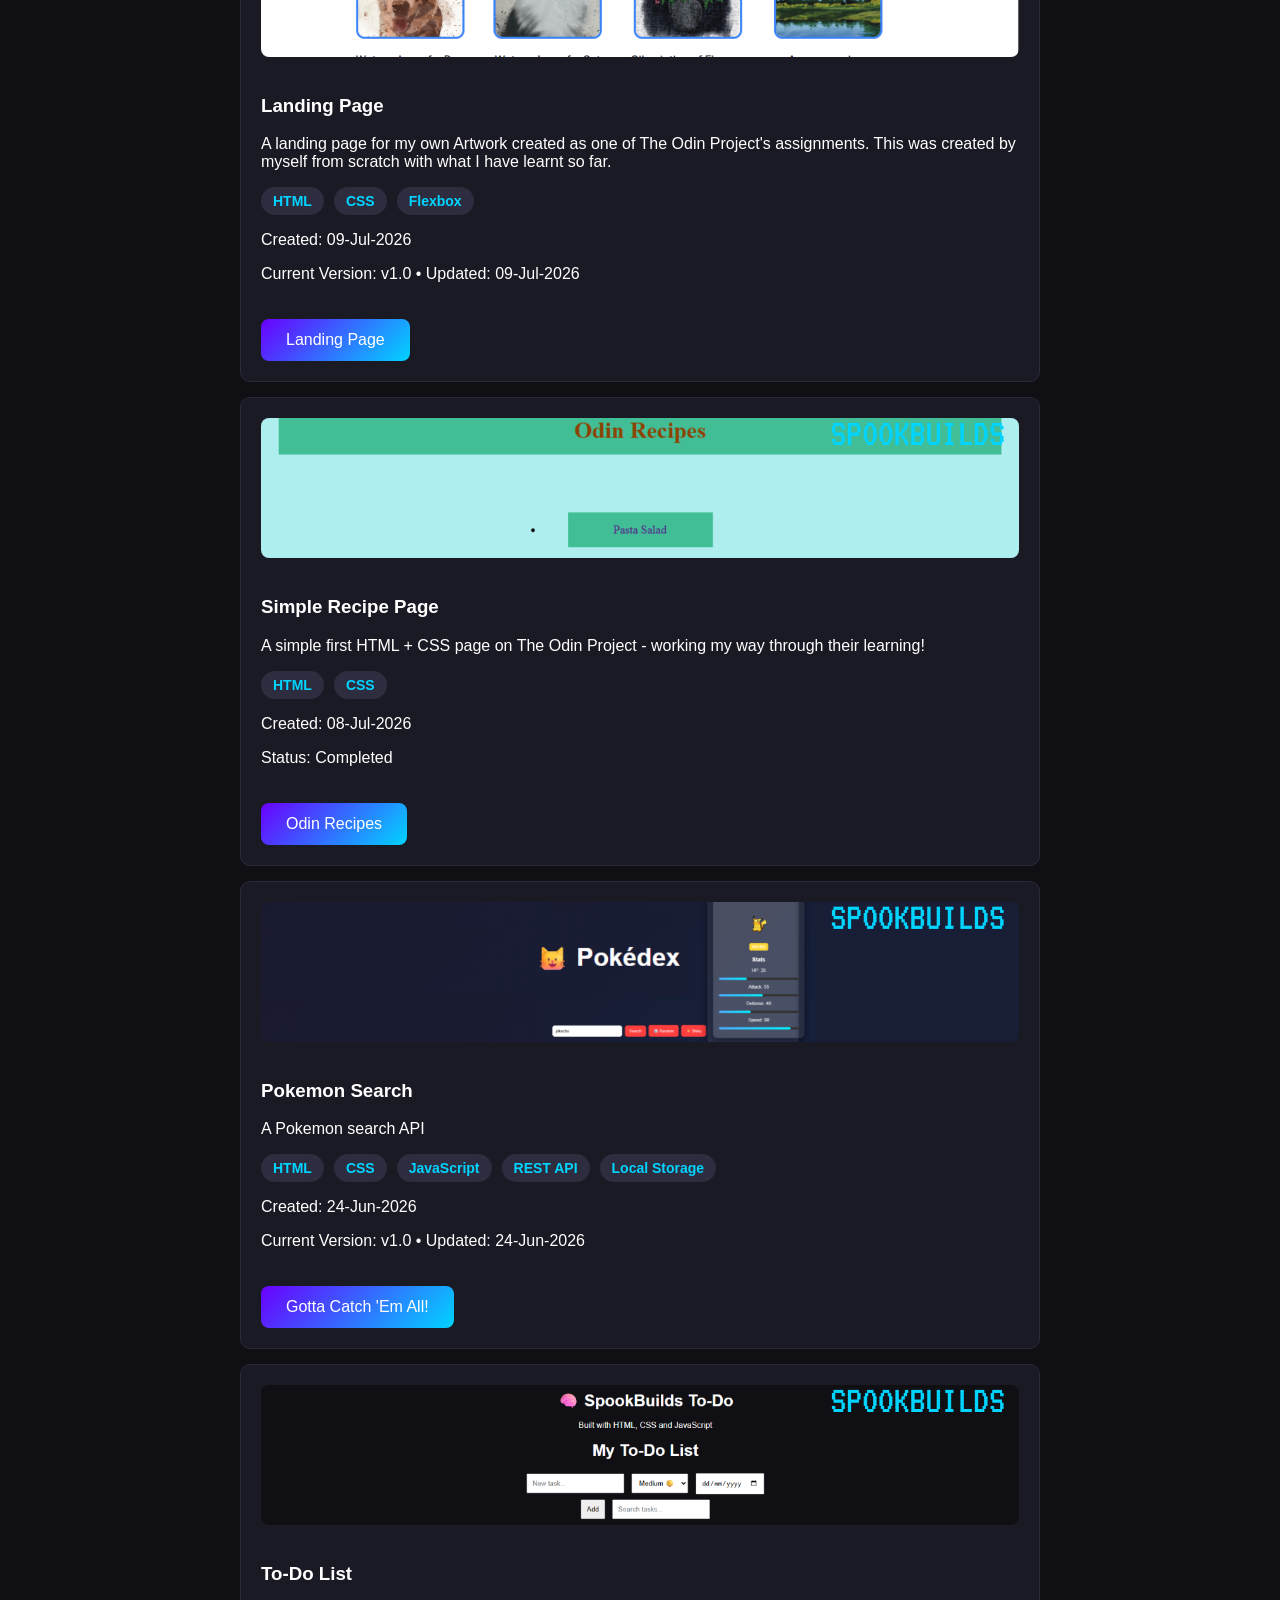
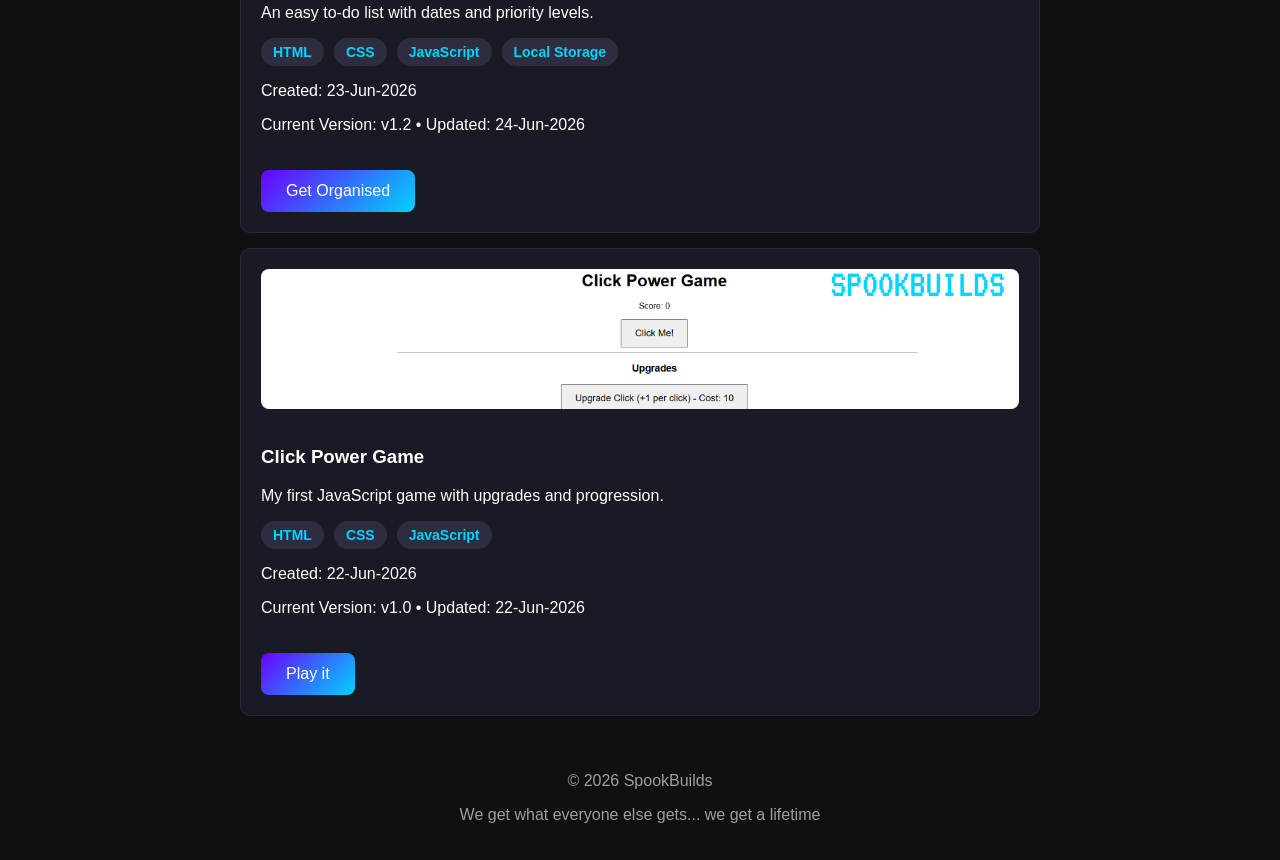
==== commit 0096b6dd: "Added Happy Spots Crafts webpage to portfolio created as a commission for an artist to use as a port" ====
--- a/build-archive.html
+++ b/build-archive.html
@@ -21,6 +21,37 @@
     <section id="build-archive" class="archive">
       
     <h2>Build Archive</h2>
+
+    <div class="card">
+    <img src="./images/happyspots-homepage.png" class="project-image" 
+    alt="Happy Spots Crafts Website">
+    <h3>Happy Spots Crafts Website</h3>
+    <p>
+    A comissioned fully responsive website created for Happy Spots Crafts, 
+    showcasing artwork, pet portraits, vehicle illustrations, murals 
+    and an upcoming colouring book release. Designed and developed 
+    from scratch with a focus on clean layouts, accessibility and 
+    a simple user experience for customers.
+    </p>
+    <div class="tech-stack">
+        <span class="tech">HTML</span>
+        <span class="tech">CSS</span>
+        <span class="tech">JavaScript</span>
+        <span class="tech">Responsive Design</span>
+        <span class="tech">Image Galleries</span>
+        <span class="tech">Lightbox</span>
+        <span class="tech">Interactive Sliders</span>
+        <span class="tech">Git & GitHub</span>
+        <span class="tech">GitHub Pages</span>
+        <span class="tech">DNS Configuration</span>
+        <span class="tech">Custom Domain Setup</span>
+    </div>
+    <p>Created: 22-Jul-2026</p>
+    <p>Current Version: v1.0 • Live Deployment</p>
+    <a href="https://www.happyspotscrafts.co.uk/" 
+    class="btn" target="_blank" rel="noopener noreferrer">
+    Live Website</a>
+</div>
 
     <div class="card">
     <img src="./images/dev-book.png" class="project-image">
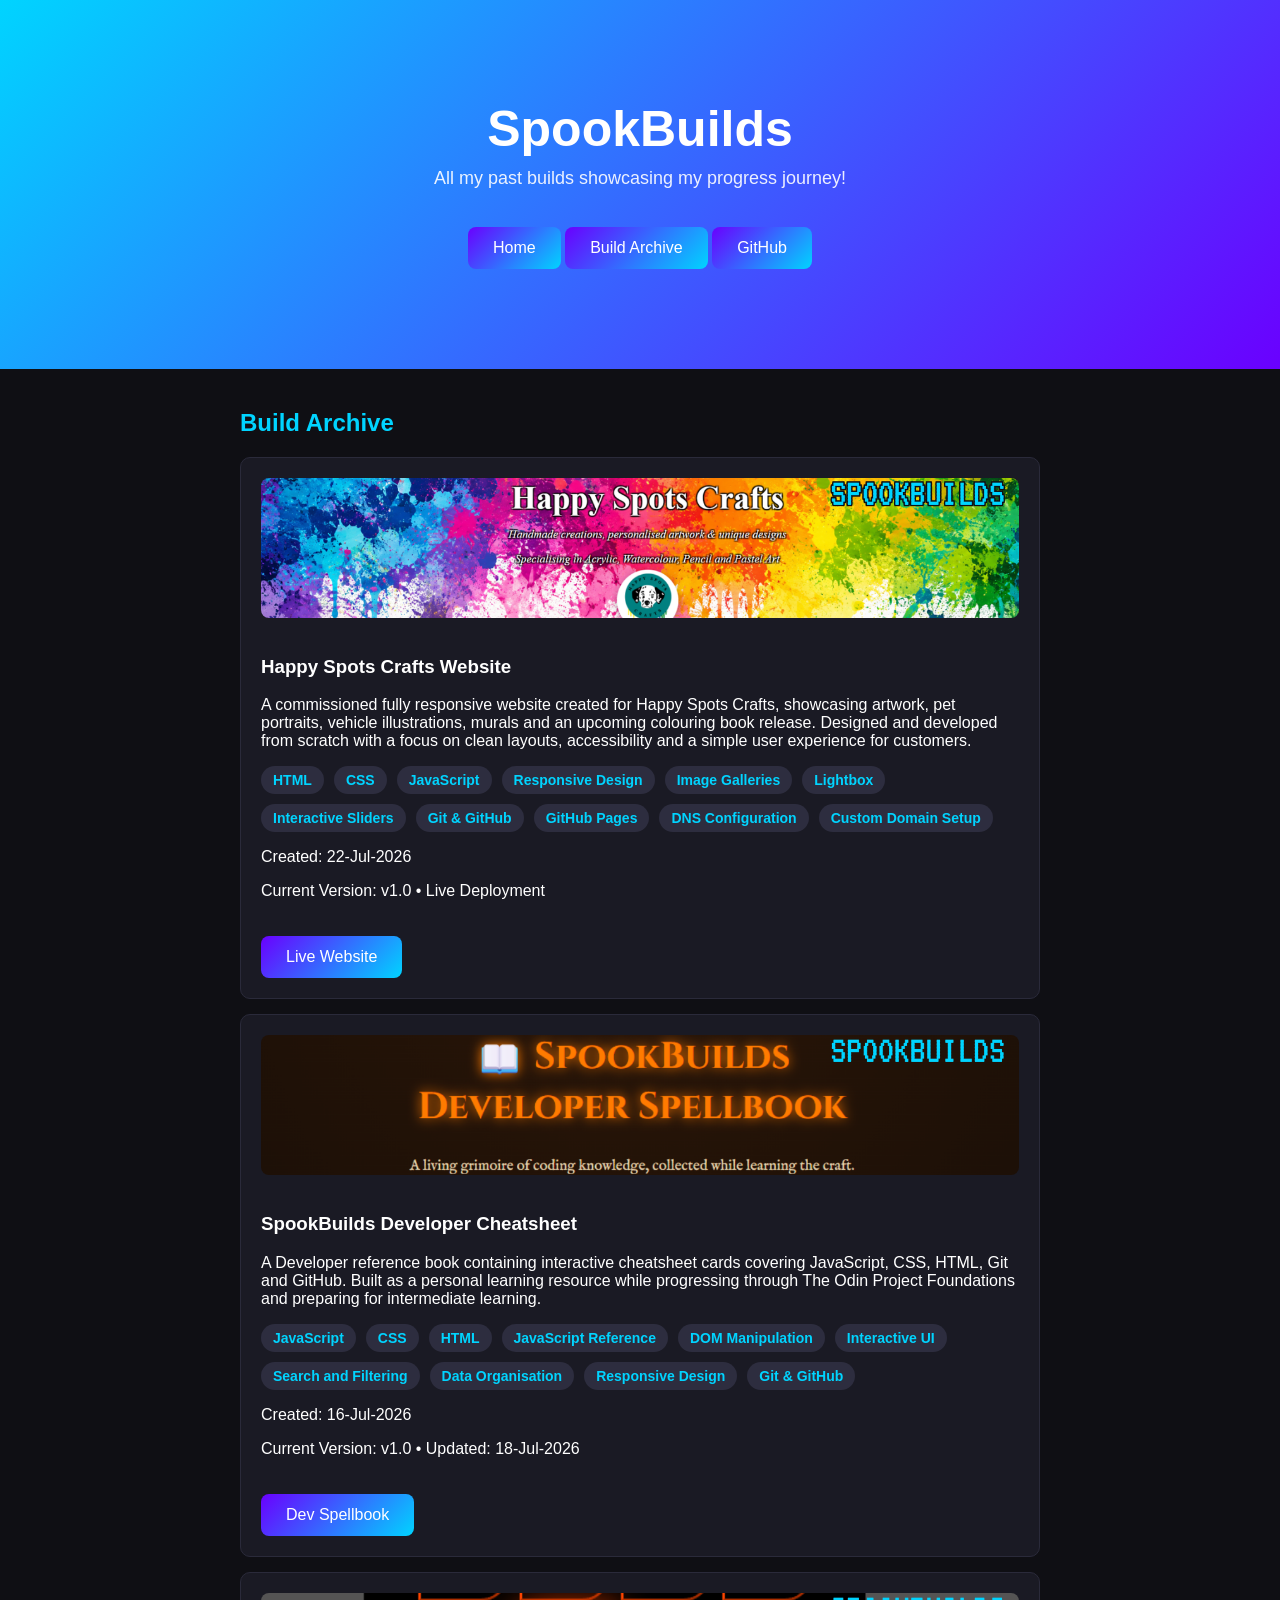
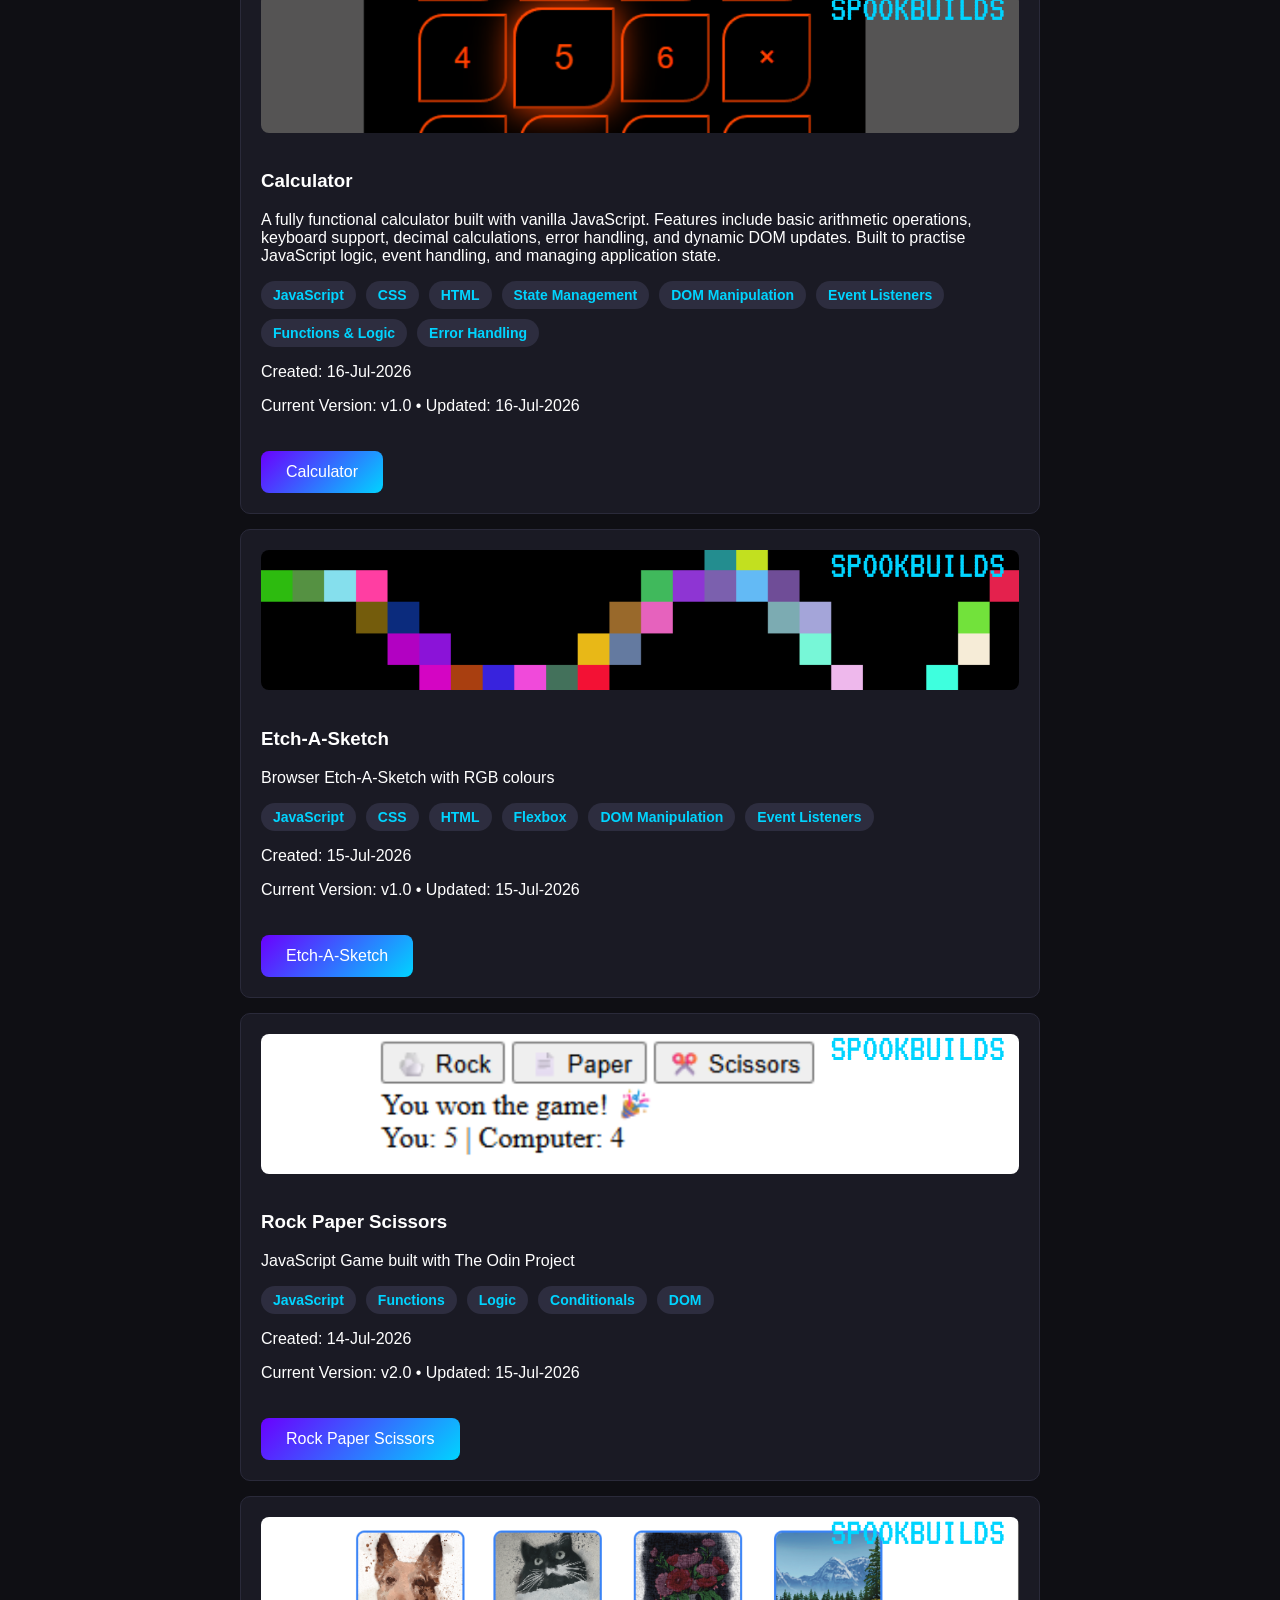
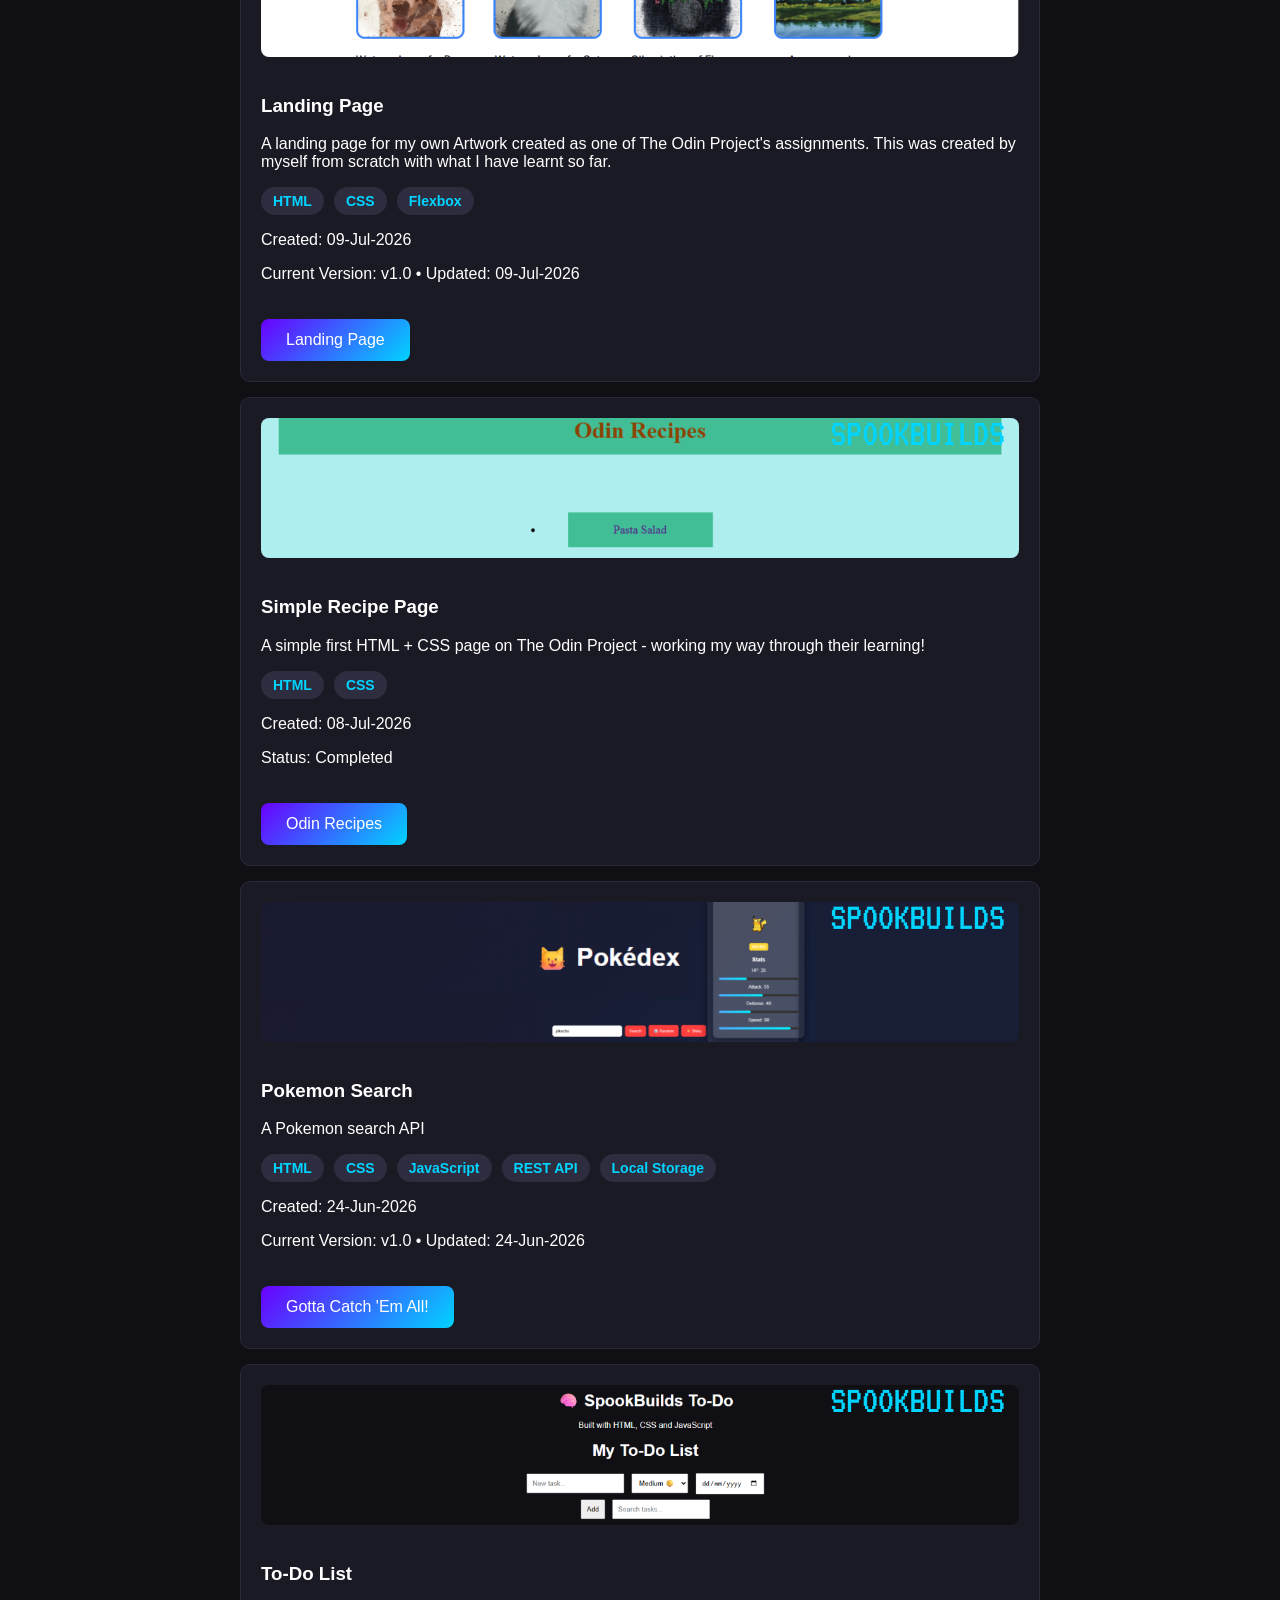
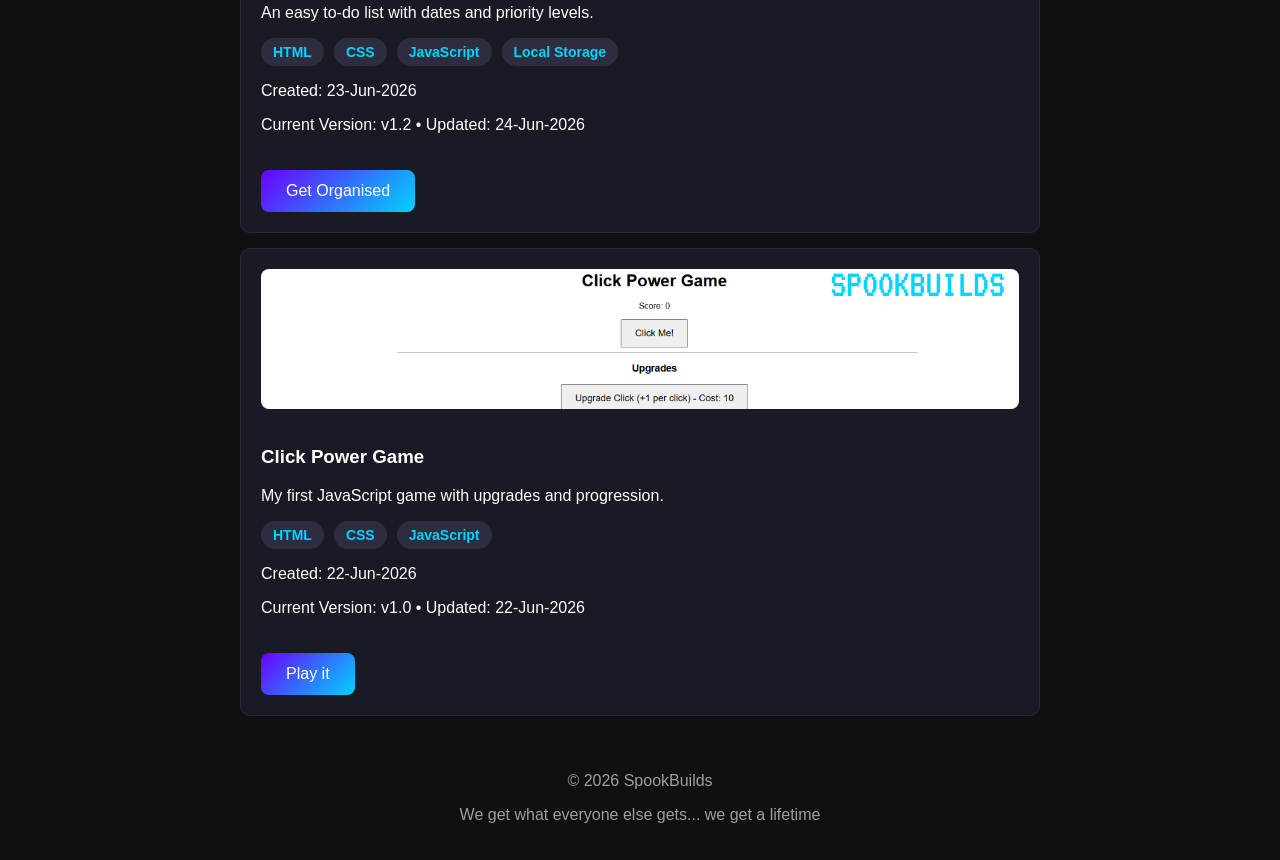
==== commit a39b8db2: "edited spelling mistake" ====
--- a/build-archive.html
+++ b/build-archive.html
@@ -27,7 +27,7 @@
     alt="Happy Spots Crafts Website">
     <h3>Happy Spots Crafts Website</h3>
     <p>
-    A comissioned fully responsive website created for Happy Spots Crafts, 
+    A commissioned fully responsive website created for Happy Spots Crafts, 
     showcasing artwork, pet portraits, vehicle illustrations, murals 
     and an upcoming colouring book release. Designed and developed 
     from scratch with a focus on clean layouts, accessibility and 
